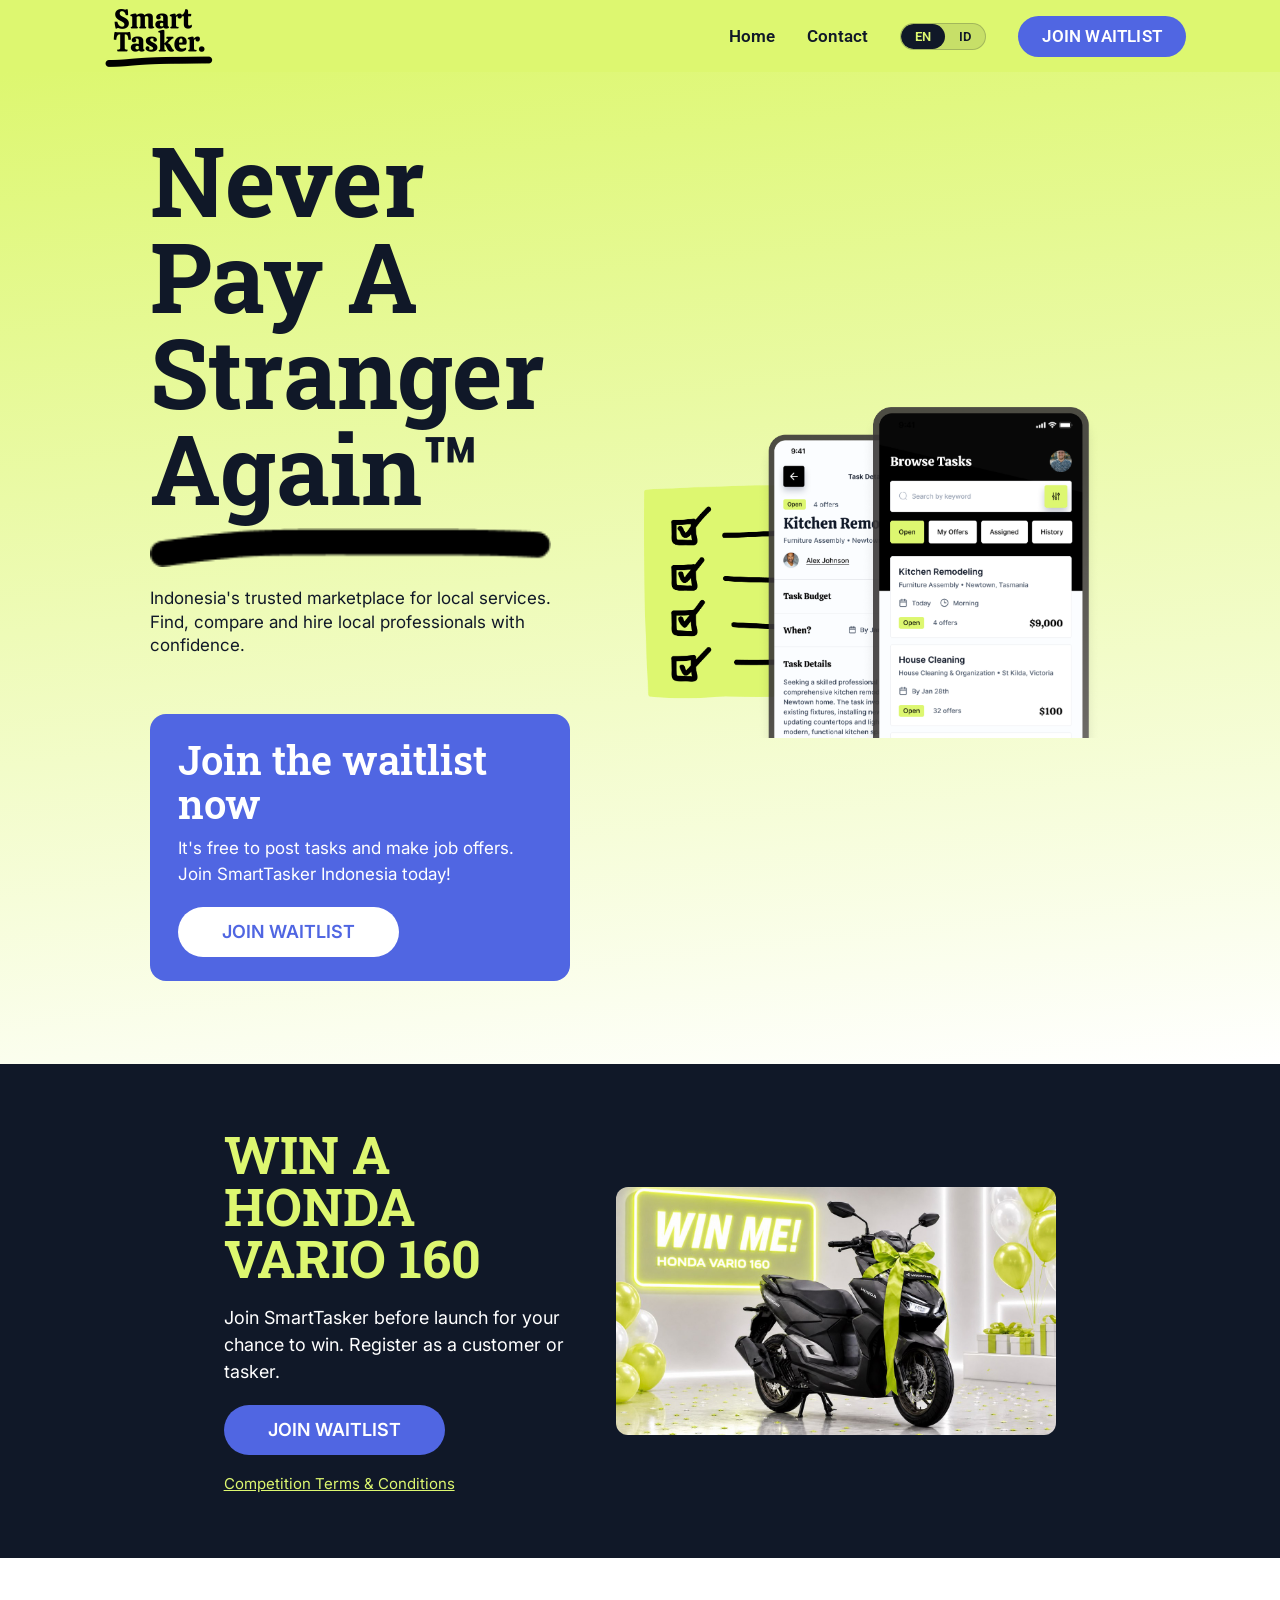
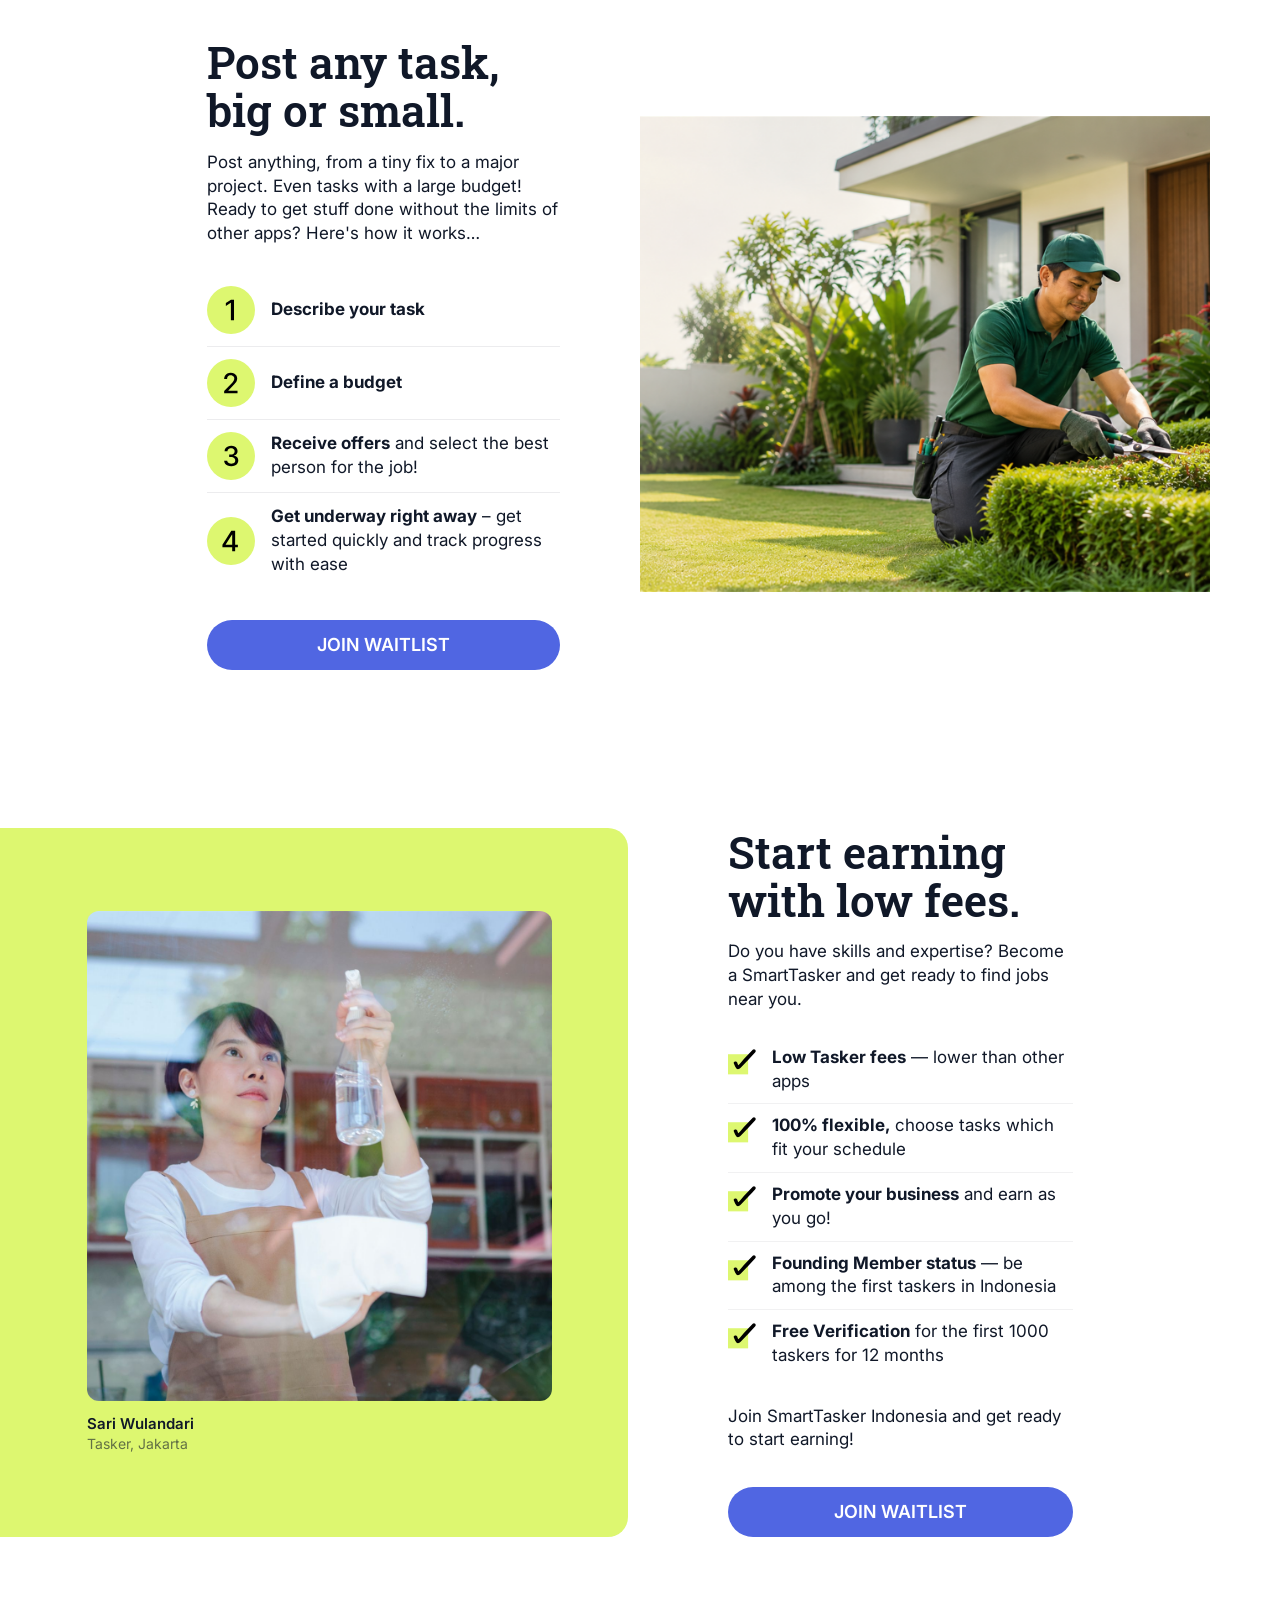
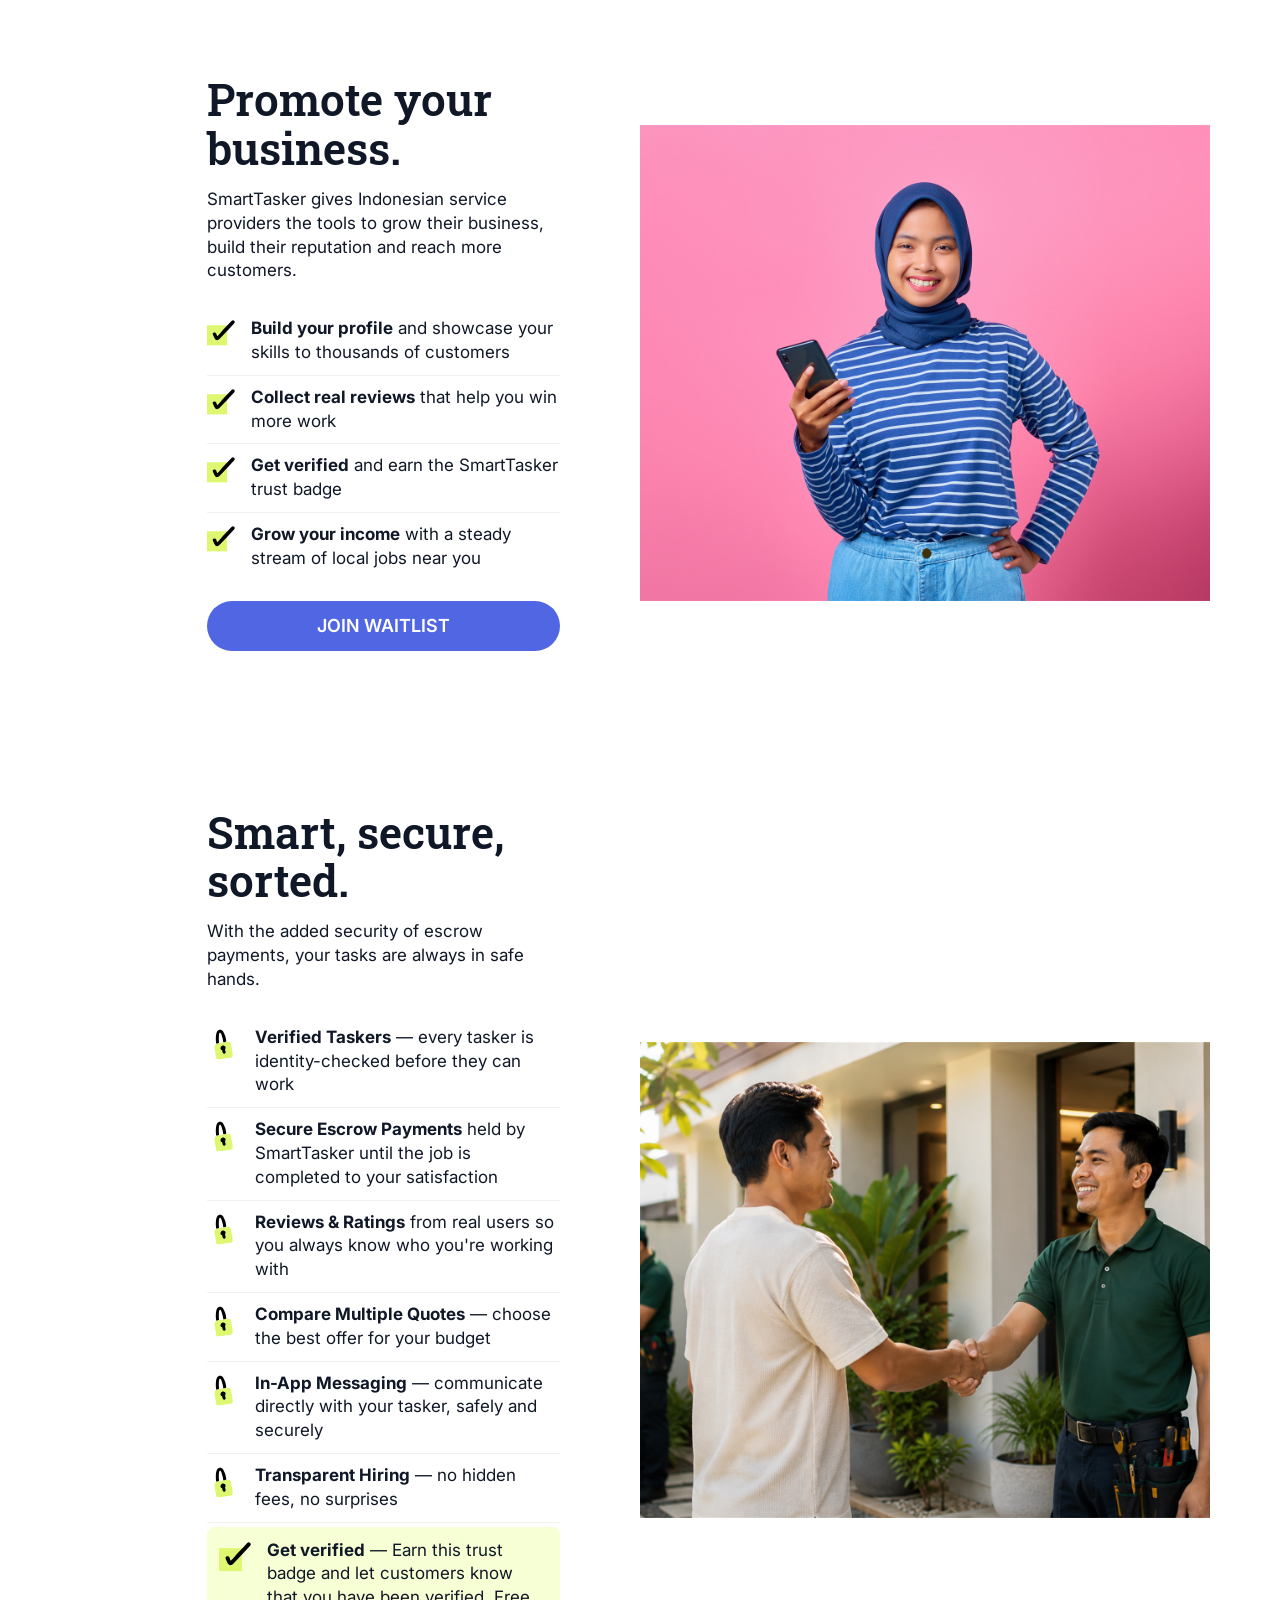
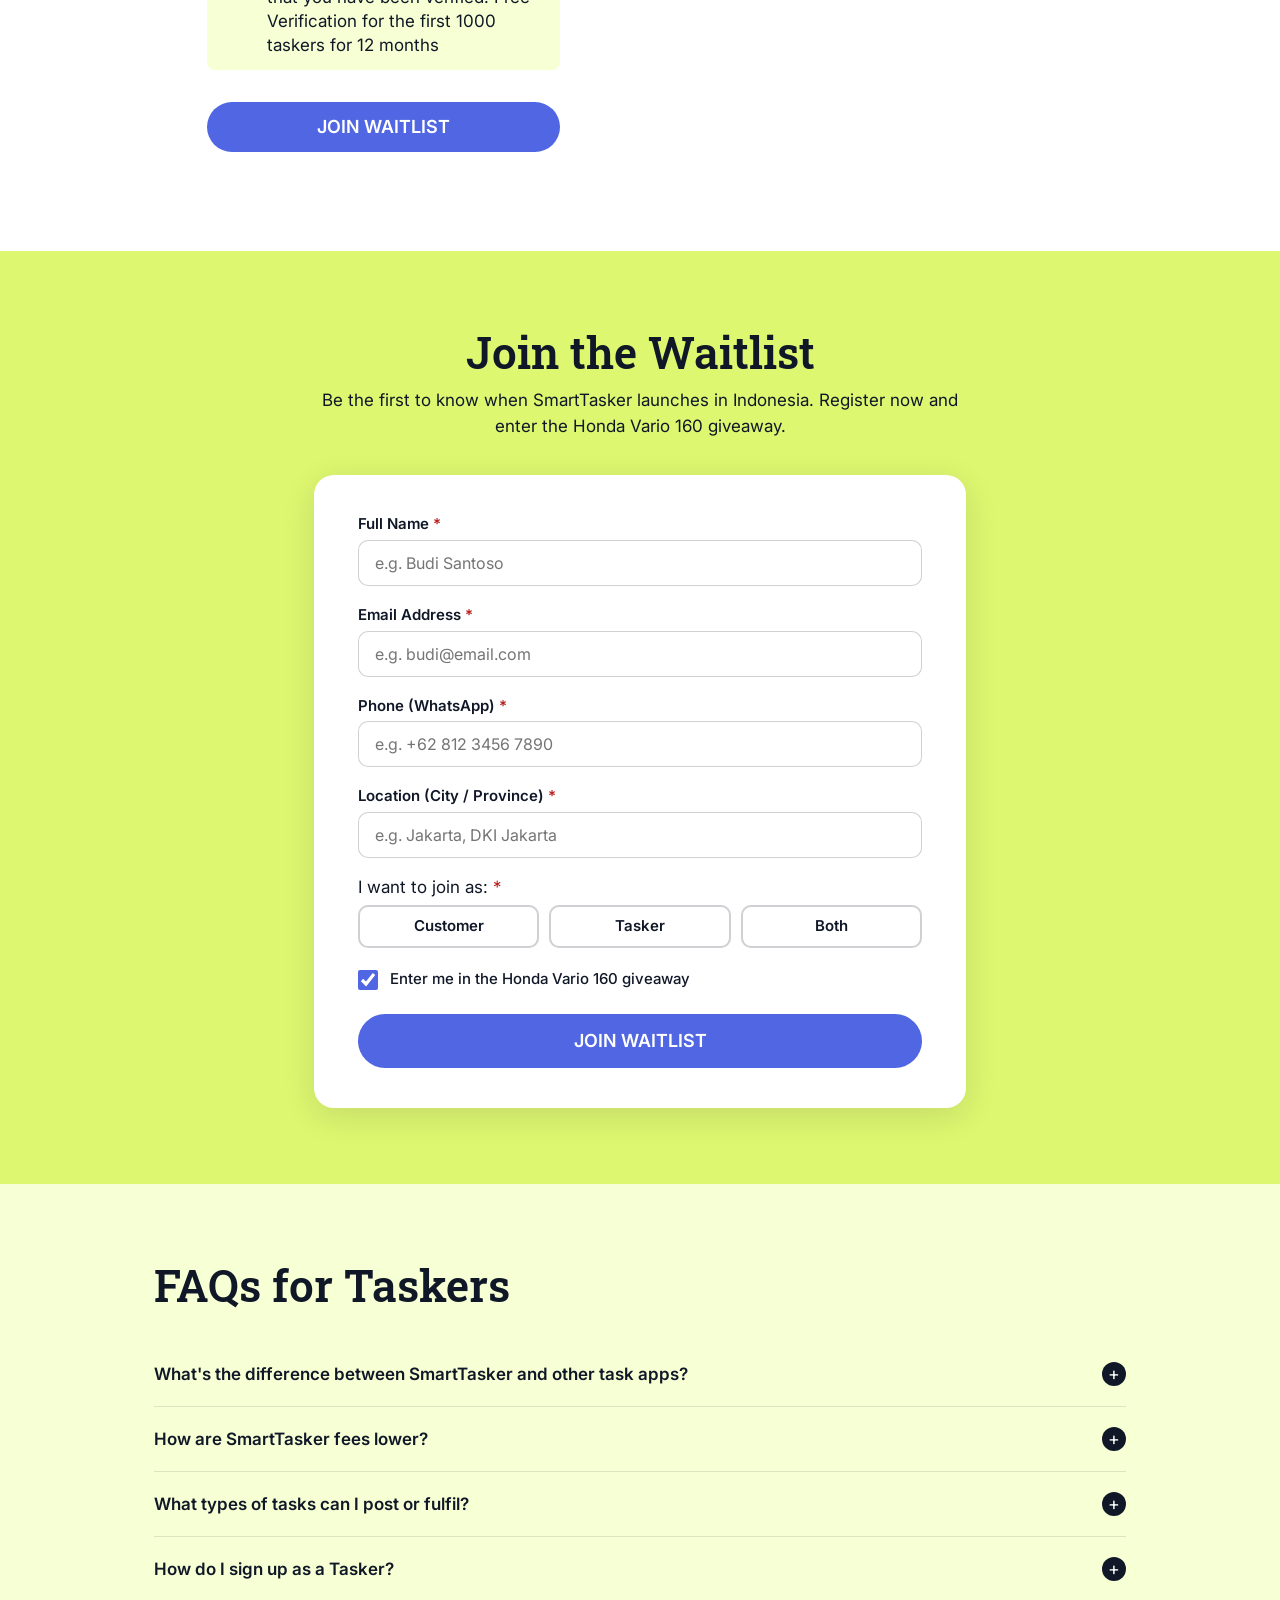
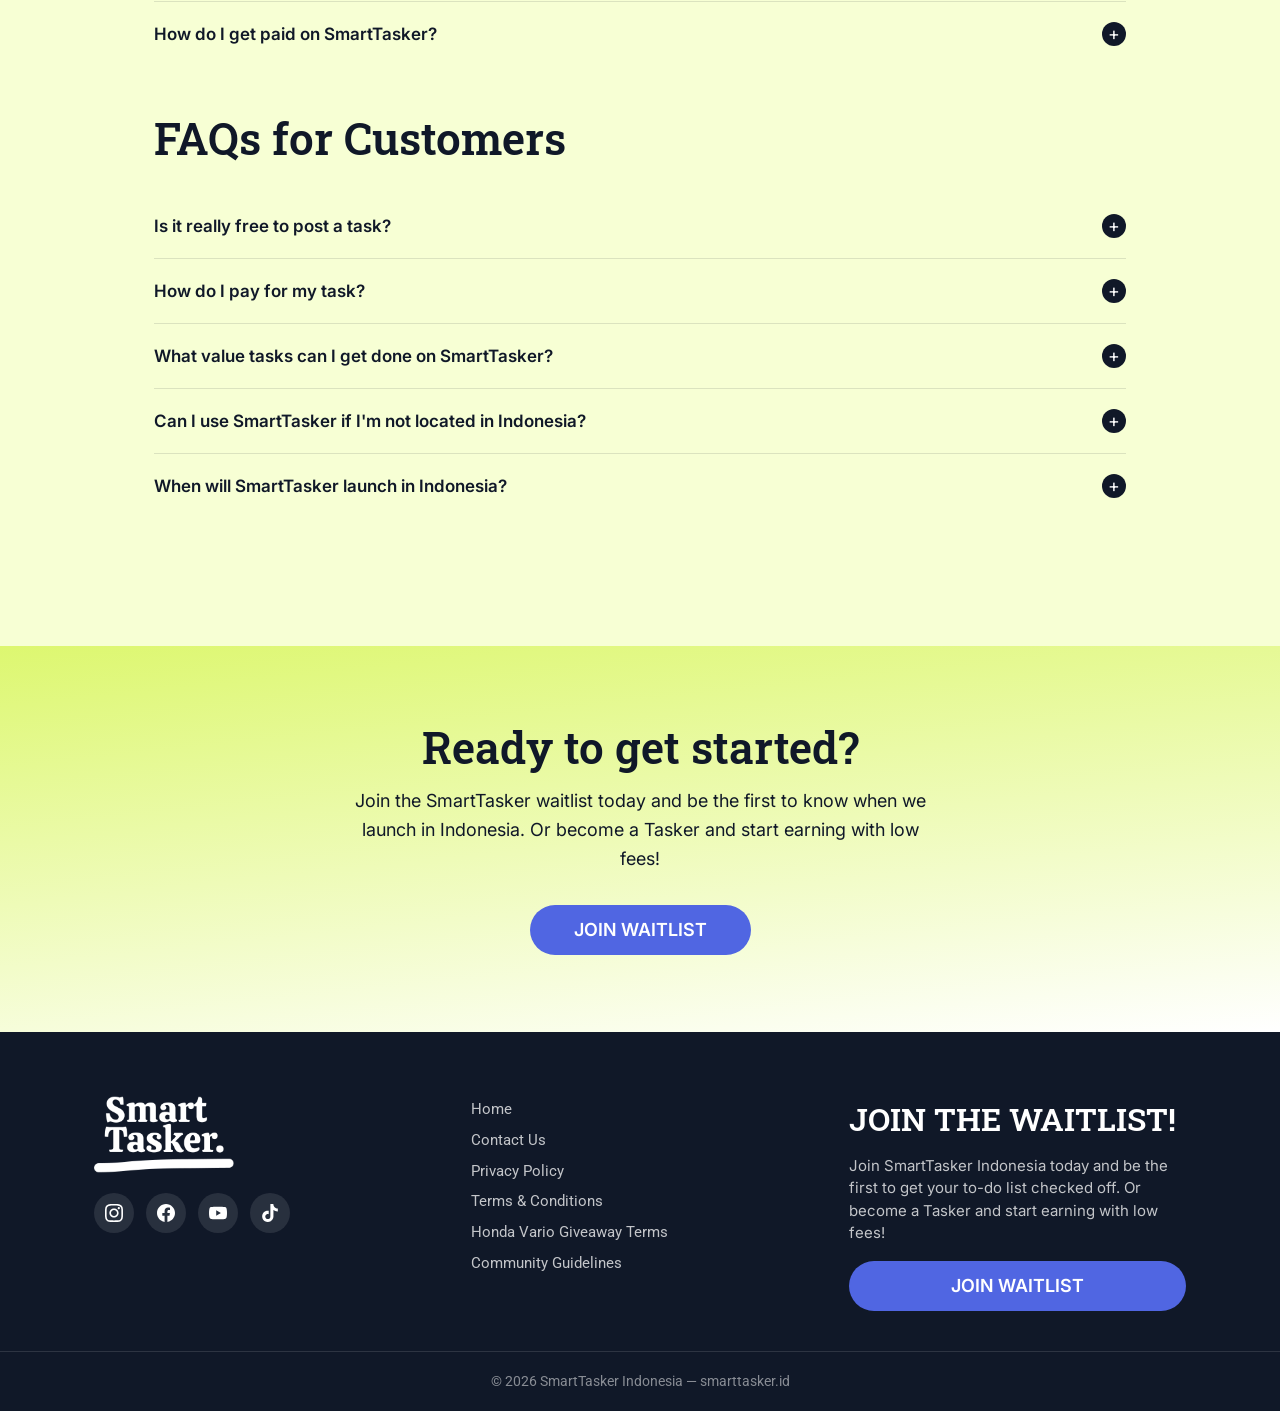
==== index.html @ 7c6932e3 "first commit — SmartTasker Indonesia landing page Bilingual (EN/ID) prelaunch waitlist site with Bre" ====
<!DOCTYPE html>
<html lang="en">
<head>
  <meta charset="UTF-8">
  <meta name="viewport" content="width=device-width, initial-scale=1.0">

  <!-- ── Page meta ─────────────────────────────────────────── -->
  <title>SmartTasker Indonesia — Marketplace Layanan Lokal Terpercaya | smarttasker.id</title>
  <meta name="description" content="Indonesia's trusted marketplace for local services. Find, compare and hire local professionals with confidence. Join the waitlist now and win a Honda Vario 160!">
  <link rel="canonical" href="https://smarttasker.id/">

  <!-- Open Graph -->
  <meta property="og:title" content="SmartTasker Indonesia — Never Pay A Stranger Again™">
  <meta property="og:description" content="Indonesia's trusted marketplace for local services. Find, compare and hire local professionals with confidence.">
  <meta property="og:image" content="assets/images/logo-stacked-yellow2.png">
  <meta property="og:url" content="https://smarttasker.id/">
  <meta property="og:type" content="website">
  <meta property="og:site_name" content="SmartTasker Indonesia">

  <!-- Twitter Card -->
  <meta name="twitter:card" content="summary_large_image">
  <meta name="twitter:title" content="SmartTasker Indonesia — Never Pay A Stranger Again™">
  <meta name="twitter:description" content="Indonesia's trusted marketplace for local services.">
  <meta name="twitter:image" content="assets/images/logo-stacked-yellow2.png">

  <!-- Favicon -->
  <link rel="icon" type="image/png" href="assets/images/logo-stacked-yellow2.png">

  <!-- Google Fonts -->
  <link rel="preconnect" href="https://fonts.googleapis.com">
  <link rel="preconnect" href="https://fonts.gstatic.com" crossorigin>
  <link rel="stylesheet" href="https://fonts.googleapis.com/css2?family=Roboto:wght@100;300;400;500;600;700;900&family=Roboto+Slab:wght@100;300;400;500;600;700;900&family=Inter:wght@100;300;400;500;600;700;900&display=swap">

  <!-- Stylesheet -->
  <link rel="stylesheet" href="css/style.css">

  <!-- JSON-LD Structured Data -->
  <script type="application/ld+json">
  {
    "@context": "https://schema.org",
    "@type": "Organization",
    "name": "SmartTasker Indonesia",
    "url": "https://smarttasker.id",
    "logo": "https://smarttasker.id/assets/images/logo.png",
    "contactPoint": {
      "@type": "ContactPoint",
      "email": "support@smarttasker.id",
      "contactType": "customer support"
    },
    "sameAs": [
      "https://www.instagram.com/getsmarttasker",
      "https://www.facebook.com/getsmarttasker",
      "https://www.youtube.com/@GetSmartTasker",
      "https://www.tiktok.com/@getsmarttasker"
    ]
  }
  </script>

  <!-- ═══════════════════════════════════════════════════════
       ANALYTICS PLACEHOLDERS
       Scripts are commented out — replace PLACEHOLDER_IDs
       with real IDs supplied by client before going live.
       ═══════════════════════════════════════════════════════ -->

  <!-- GA4 — replace PLACEHOLDER_GA4_ID with e.g. G-XXXXXXXXXX -->
  <!--
  <script async src="https://www.googletagmanager.com/gtag/js?id=PLACEHOLDER_GA4_ID"></script>
  <script>
    window.dataLayer = window.dataLayer || [];
    function gtag(){dataLayer.push(arguments);}
    gtag('js', new Date());
    gtag('config', 'PLACEHOLDER_GA4_ID');
  </script>
  -->

  <!-- Meta Pixel — replace PLACEHOLDER_META_PIXEL_ID with e.g. 1234567890123456 -->
  <!--
  <script>
    !function(f,b,e,v,n,t,s){if(f.fbq)return;n=f.fbq=function(){n.callMethod?
    n.callMethod.apply(n,arguments):n.queue.push(arguments)};if(!f._fbq)f._fbq=n;
    n.push=n;n.loaded=!0;n.version='2.0';n.queue=[];t=b.createElement(e);t.async=!0;
    t.src=v;s=b.getElementsByTagName(e)[0];s.parentNode.insertBefore(t,s)}
    (window,document,'script','https://connect.facebook.net/en_US/fbevents.js');
    fbq('init', 'PLACEHOLDER_META_PIXEL_ID');
    fbq('track', 'PageView');
  </script>
  <noscript>
    <img height="1" width="1" style="display:none"
      src="https://www.facebook.com/tr?id=PLACEHOLDER_META_PIXEL_ID&ev=PageView&noscript=1">
  </noscript>
  -->

  <!-- TikTok Pixel — replace PLACEHOLDER_TIKTOK_PIXEL_ID with e.g. CXXXXXXXXXXXXXXXXX -->
  <!--
  <script>
    !function (w, d, t) {
      w.TiktokAnalyticsObject=t;var ttq=w[t]=w[t]||[];
      ttq.methods=["page","track","identify","instances","debug","on","off","once","ready","alias","group","enableCookie","disableCookie"];
      ttq.setAndDefer=function(t,e){t[e]=function(){t.push([e].concat(Array.prototype.slice.call(arguments,0)))}};
      for(var i=0;i<ttq.methods.length;i++)ttq.setAndDefer(ttq,ttq.methods[i]);
      ttq.instance=function(t){for(var e=ttq._i[t]||[],n=0;n<ttq.methods.length;n++)ttq.setAndDefer(e,ttq.methods[n]);return e};
      ttq.load=function(e,n){var i="https://analytics.tiktok.com/i18n/pixel/events.js";
      ttq._i=ttq._i||{};ttq._i[e]=[];ttq._i[e]._u=i;ttq._t=ttq._t||{};ttq._t[e]=+new Date;
      ttq._o=ttq._o||{};ttq._o[e]=n||{};var o=document.createElement("script");
      o.type="text/javascript";o.async=!0;o.src=i+"?sdkid="+e+"&lib="+t;
      var a=document.getElementsByTagName("script")[0];a.parentNode.insertBefore(o,a)};
      ttq.load('PLACEHOLDER_TIKTOK_PIXEL_ID');
      ttq.page();
    }(window, document, 'ttq');
  </script>
  -->
</head>

<body>

  <!-- ══════════════════════════════════════════════════════════
       HEADER
       ══════════════════════════════════════════════════════════ -->
  <header class="site-header" role="banner">
    <div class="header-inner">

      <!-- Logo -->
      <a href="/" class="header-logo" aria-label="SmartTasker Indonesia — Home">
        <img src="assets/images/logo.png" alt="SmartTasker Indonesia" width="130" height="90">
      </a>

      <!-- Desktop nav -->
      <nav class="desktop-nav" aria-label="Main navigation">
        <a href="/" data-i18n="nav.home">Home</a>
        <a href="mailto:support@smarttasker.id" data-i18n="nav.contact">Contact</a>

        <!-- Language toggle -->
        <div class="lang-toggle" role="group" aria-label="Language selector">
          <button class="lang-btn active" data-lang="en" aria-label="Switch to English">EN</button>
          <button class="lang-btn" data-lang="id" aria-label="Switch to Bahasa Indonesia">ID</button>
        </div>

        <!-- Header CTA (desktop only) -->
        <a href="#waitlist" class="btn btn-accent header-cta" data-i18n="header.cta" data-cta="header">JOIN WAITLIST</a>
      </nav>

      <!-- Hamburger (mobile only) -->
      <button class="burger-btn" id="burger-btn" aria-expanded="false" aria-controls="mobile-nav" aria-label="Open navigation menu">
        <span></span>
        <span></span>
        <span></span>
      </button>
    </div>

    <!-- Mobile nav drawer -->
    <nav class="mobile-nav" id="mobile-nav" aria-label="Mobile navigation">
      <a href="/" data-i18n="nav.home">Home</a>
      <a href="mailto:support@smarttasker.id" data-i18n="nav.contact">Contact</a>
      <div class="lang-toggle" role="group" aria-label="Language selector">
        <button class="lang-btn active" data-lang="en">EN</button>
        <button class="lang-btn" data-lang="id">ID</button>
      </div>
      <a href="#waitlist" class="btn btn-accent" data-i18n="header.cta" data-cta="mobile-header">JOIN WAITLIST</a>
    </nav>
  </header>


  <!-- ══════════════════════════════════════════════════════════
       SECTION 1 — HERO
       ══════════════════════════════════════════════════════════ -->
  <section class="hero" aria-label="Hero">
    <div class="hero-inner">

      <!-- Left: text -->
      <div class="hero__text">
        <h1 data-i18n="hero.h1">Never Pay A Stranger Again&#8482;</h1>

        <img src="assets/images/line-decoration.png" class="hero__underline" alt="" role="presentation">

        <div class="hero__sub">
          <p data-i18n="hero.subline1">Indonesia's trusted marketplace for local services.</p>
          <p data-i18n="hero.subline2">Find, compare and hire local professionals with confidence.</p>
        </div>

        <!-- Waitlist card — adapts the original download card (#5066E2 / border-radius 16px).
             App Store / Google Play badges REMOVED per change-requests.md #2/#3:
             one single button for "Join the waitlist" only. -->
        <div class="download-card">
          <h3 data-i18n="hero.card.h3">Join the waitlist now</h3>
          <p data-i18n="hero.card.body">It's free to post tasks and make job offers. Join SmartTasker Indonesia today!</p>
          <a href="#waitlist" class="btn btn-light" data-i18n="hero.cta" data-cta="hero-card">JOIN WAITLIST</a>
        </div>
      </div>

      <!-- Right: app screenshot (keep original per spec) -->
      <div class="hero__image">
        <img src="assets/images/hero-image.png" alt="SmartTasker app — find and hire local professionals in Indonesia" width="720">
      </div>

    </div>
  </section>


  <!-- ══════════════════════════════════════════════════════════
       SECTION 2 — HONDA Vario 160 GIVEAWAY (NEW — directly below hero)
       ══════════════════════════════════════════════════════════ -->
  <section class="giveaway" aria-label="Honda Vario 160 Giveaway">
    <div class="giveaway-inner">

      <div class="giveaway__content">
        <h2 data-i18n="giveaway.headline">WIN A HONDA VARIO 160</h2>
        <p data-i18n="giveaway.sub">Join SmartTasker before launch for your chance to win. Register as a customer or tasker.</p>

        <div class="giveaway__cta-group">
          <a href="#waitlist" class="btn btn-accent" data-i18n="giveaway.cta" data-cta="giveaway">JOIN WAITLIST</a>
          <a href="giveaway-terms.html" class="giveaway__terms-link" data-i18n="giveaway.terms.link">Competition Terms &amp; Conditions</a>
        </div>
      </div>

      <div class="giveaway__image">
        <img src="assets/images/honda-giveaway.jpg" alt="Win a Honda Vario — SmartTasker Indonesia giveaway" loading="lazy" style="border-radius:12px; width:100%; max-width:440px;">
      </div>

    </div>
  </section>


  <!-- ══════════════════════════════════════════════════════════
       SECTION 3 — POST YOUR TASK
       ══════════════════════════════════════════════════════════ -->
  <section class="post-task" aria-label="Post your task">
    <div class="post-task-inner">

      <!-- Left: text + steps -->
      <div class="post-task__text">
        <h2 data-i18n="post.h2">Post any task, big or small.</h2>
        <p data-i18n="post.body">Post anything, from a tiny fix to a major project. Even tasks with a large budget! Ready to get stuff done without the limits of other apps? Here's how it works&hellip;</p>

        <ul class="steps-list" aria-label="How it works — 4 steps">
          <li class="step-item">
            <img src="assets/images/icon-describe-task.svg" alt="" role="presentation" width="48" height="48">
            <p><strong data-i18n="post.step1">Describe your task</strong></p>
          </li>
          <li class="step-item">
            <img src="assets/images/icon-define-budget.svg" alt="" role="presentation" width="48" height="48">
            <p><strong data-i18n="post.step2">Define a budget</strong></p>
          </li>
          <li class="step-item">
            <img src="assets/images/icon-receive-offers.svg" alt="" role="presentation" width="48" height="48">
            <p><strong data-i18n="post.step3.bold">Receive offers</strong><span data-i18n="post.step3.rest"> and select the best person for the job!</span></p>
          </li>
          <li class="step-item">
            <img src="assets/images/icon-get-underway.svg" alt="" role="presentation" width="48" height="48">
            <p><strong data-i18n="post.step4.bold">Get underway right away</strong><span data-i18n="post.step4.rest"> &ndash; get started quickly and track progress with ease</span></p>
          </li>
        </ul>

        <a href="#waitlist" class="btn btn-accent" data-i18n="post.cta" data-cta="post-task">JOIN WAITLIST</a>
      </div>

      <!-- Right: client-supplied Indonesian gardener image -->
      <div class="post-task__image" role="img" aria-label="Post a task on SmartTasker Indonesia">
        <img src="assets/images/post-in-seconds.png" alt="Post a task in seconds on SmartTasker Indonesia" loading="lazy">
      </div>

    </div>
  </section>


  <!-- ══════════════════════════════════════════════════════════
       SECTION 4 — START EARNING WITH LOW FEES
       (title changed from "lower" to "low" per change-requests.md #8)
       ══════════════════════════════════════════════════════════ -->
  <section class="earn" aria-label="Start earning with low fees">
    <div class="earn-inner">

      <!-- Left: yellow-green panel + tasker photo
           NOTE: Replace tasker-image.png with Indonesian woman photo.
           Name changed to "Sari Wulandari" per change-requests.md #6.
           See IMAGE-SWAP-LIST.md. -->
      <div class="earn__image-panel">
        <img src="assets/images/tasker-image.png"
             alt="Sari Wulandari — SmartTasker Tasker, Jakarta"
             loading="lazy">
        <!-- Photo caption — mirrors the original site's tasker credit -->
        <div class="tasker-attribution">
          <div class="tasker-attribution__text">
            <strong data-i18n="earn.tasker.name">Sari Wulandari</strong>
            <span data-i18n="earn.tasker.role">Tasker, Jakarta</span>
          </div>
        </div>
      </div>

      <!-- Right: text + benefits -->
      <div class="earn__text">
        <h2 data-i18n="earn.h2">Start earning with low fees.</h2>
        <p class="earn__body" data-i18n="earn.body">Do you have skills and expertise? Become a SmartTasker and get ready to find jobs near you.</p>

        <ul class="benefit-list" aria-label="Tasker benefits">
          <li class="benefit-item">
            <img src="assets/images/tick-icon.svg" alt="" role="presentation" width="28" height="28">
            <p><strong data-i18n="earn.bullet1.bold">Low Tasker fees</strong><span data-i18n="earn.bullet1.rest"> &mdash; lower than other apps</span></p>
          </li>
          <!-- "No subscriptions" bullet REMOVED per change-requests.md #8 -->
          <li class="benefit-item">
            <img src="assets/images/tick-icon.svg" alt="" role="presentation" width="28" height="28">
            <p><strong data-i18n="earn.bullet2.bold">100% flexible,</strong><span data-i18n="earn.bullet2.rest"> choose tasks which fit your schedule</span></p>
          </li>
          <li class="benefit-item">
            <img src="assets/images/tick-icon.svg" alt="" role="presentation" width="28" height="28">
            <p><strong data-i18n="earn.bullet3.bold">Promote your business</strong><span data-i18n="earn.bullet3.rest"> and earn as you go!</span></p>
          </li>
          <!-- Founding Member — NEW per change-requests.md -->
          <li class="benefit-item">
            <img src="assets/images/tick-icon.svg" alt="" role="presentation" width="28" height="28">
            <p><strong data-i18n="earn.bullet4.bold">Founding Member status</strong><span data-i18n="earn.bullet4.rest"> &mdash; be among the first taskers in Indonesia</span></p>
          </li>
          <!-- Free verification — NEW per change-requests.md -->
          <li class="benefit-item">
            <img src="assets/images/tick-icon.svg" alt="" role="presentation" width="28" height="28">
            <p><strong data-i18n="earn.bullet5.bold">Free Verification</strong><span data-i18n="earn.bullet5.rest"> for the first 1000 taskers for 12 months</span></p>
          </li>
        </ul>

        <p class="earn__closing" data-i18n="earn.closing">Join SmartTasker Indonesia and get ready to start earning!</p>

        <a href="#waitlist" class="btn btn-accent" data-i18n="earn.cta" data-cta="earn">JOIN WAITLIST</a>
      </div>

    </div>
  </section>


  <!-- ══════════════════════════════════════════════════════════
       SECTION 5 — PROMOTE YOUR BUSINESS
       Per change-requests.md table row #5: retain structure,
       Indonesian service provider imagery, localised copy.
       ══════════════════════════════════════════════════════════ -->
  <section class="promote" aria-label="Promote your business">
    <div class="promote-inner">

      <!-- Left: text + features -->
      <div class="promote__text">
        <h2 data-i18n="promote.h2">Promote your business.</h2>
        <p class="promote__body" data-i18n="promote.body">SmartTasker gives Indonesian service providers the tools to grow their business, build their reputation and reach more customers.</p>

        <ul class="benefit-list" aria-label="Business promotion benefits">
          <li class="benefit-item">
            <img src="assets/images/tick-icon.svg" alt="" role="presentation" width="28" height="28">
            <p><strong data-i18n="promote.bullet1.bold">Build your profile</strong><span data-i18n="promote.bullet1.rest"> and showcase your skills to thousands of customers</span></p>
          </li>
          <li class="benefit-item">
            <img src="assets/images/tick-icon.svg" alt="" role="presentation" width="28" height="28">
            <p><strong data-i18n="promote.bullet2.bold">Collect real reviews</strong><span data-i18n="promote.bullet2.rest"> that help you win more work</span></p>
          </li>
          <li class="benefit-item">
            <img src="assets/images/tick-icon.svg" alt="" role="presentation" width="28" height="28">
            <p><strong data-i18n="promote.bullet3.bold">Get verified</strong><span data-i18n="promote.bullet3.rest"> and earn the SmartTasker trust badge</span></p>
          </li>
          <li class="benefit-item">
            <img src="assets/images/tick-icon.svg" alt="" role="presentation" width="28" height="28">
            <p><strong data-i18n="promote.bullet4.bold">Grow your income</strong><span data-i18n="promote.bullet4.rest"> with a steady stream of local jobs near you</span></p>
          </li>
        </ul>

        <a href="#waitlist" class="btn btn-accent" data-i18n="promote.cta" data-cta="promote">JOIN WAITLIST</a>
      </div>

      <!-- Right: service provider imagery
           NOTE: Interim stock photo — replace with client photography.
           See IMAGE-SWAP-LIST.md -->
      <div class="promote__image" role="img" aria-label="Indonesian service provider promoting their business on SmartTasker">
        <img src="assets/images/promote-image.png" alt="Promote your business on SmartTasker Indonesia" loading="lazy">
      </div>

    </div>
  </section>


  <!-- ══════════════════════════════════════════════════════════
       SECTION 6 — SMART, SECURE, SORTED
       "Staged milestone payments" DELETED per change-requests.md #7.
       Launch features only; "Get verified" added per change-requests.md #9.
       7-item list is an approved deviation from the 3-item spec reference.
       ══════════════════════════════════════════════════════════ -->
  <section class="secure" aria-label="Smart, secure, sorted">
    <div class="secure-inner">

      <!-- Left: text + features -->
      <div class="secure__text">
        <h2 data-i18n="secure.h2">Smart, secure, sorted.</h2>
        <!-- Original "milestone payments" body text REPLACED — milestone payments DELETED -->
        <p class="secure__body" data-i18n="secure.body">With the added security of escrow payments, your tasks are always in safe hands.</p>

        <ul class="feature-list" aria-label="Security and platform features">
          <!-- Launch features only — no Milestone Payments, no Customer Verification -->
          <li class="feature-item">
            <img src="assets/images/lock-icon.svg" alt="" role="presentation" width="32" height="32">
            <p><strong data-i18n="secure.f1.bold">Verified Taskers</strong><span data-i18n="secure.f1.rest"> &mdash; every tasker is identity-checked before they can work</span></p>
          </li>
          <li class="feature-item">
            <img src="assets/images/lock-icon.svg" alt="" role="presentation" width="32" height="32">
            <p><strong data-i18n="secure.f2.bold">Secure Escrow Payments</strong><span data-i18n="secure.f2.rest"> held by SmartTasker until the job is completed to your satisfaction</span></p>
          </li>
          <li class="feature-item">
            <img src="assets/images/lock-icon.svg" alt="" role="presentation" width="32" height="32">
            <p><strong data-i18n="secure.f3.bold">Reviews &amp; Ratings</strong><span data-i18n="secure.f3.rest"> from real users so you always know who you're working with</span></p>
          </li>
          <li class="feature-item">
            <img src="assets/images/lock-icon.svg" alt="" role="presentation" width="32" height="32">
            <p><strong data-i18n="secure.f4.bold">Compare Multiple Quotes</strong><span data-i18n="secure.f4.rest"> &mdash; choose the best offer for your budget</span></p>
          </li>
          <li class="feature-item">
            <img src="assets/images/lock-icon.svg" alt="" role="presentation" width="32" height="32">
            <p><strong data-i18n="secure.f5.bold">In-App Messaging</strong><span data-i18n="secure.f5.rest"> &mdash; communicate directly with your tasker, safely and securely</span></p>
          </li>
          <li class="feature-item">
            <img src="assets/images/lock-icon.svg" alt="" role="presentation" width="32" height="32">
            <p><strong data-i18n="secure.f6.bold">Transparent Hiring</strong><span data-i18n="secure.f6.rest"> &mdash; no hidden fees, no surprises</span></p>
          </li>
          <!-- NEW: "Get verified" trust badge — per change-requests.md #9 -->
          <li class="feature-item feature-item--highlight">
            <img src="assets/images/tick-icon.svg" alt="" role="presentation" width="32" height="32">
            <p><strong data-i18n="secure.f7.bold">Get verified</strong><span data-i18n="secure.f7.rest"> &mdash; Earn this trust badge and let customers know that you have been verified. Free Verification for the first 1000 taskers for 12 months</span></p>
          </li>
        </ul>

        <a href="#waitlist" class="btn btn-accent" data-i18n="secure.cta" data-cta="secure">JOIN WAITLIST</a>
      </div>

      <!-- Right: client-supplied customer/tasker handshake image -->
      <div class="secure__image" role="img" aria-label="Smart, secure, sorted — SmartTasker app">
        <img src="assets/images/secure-image.png" alt="Smart secure sorted — SmartTasker Indonesia" loading="lazy">
      </div>

    </div>
  </section>


  <!-- ══════════════════════════════════════════════════════════
       SECTION 6 — WAITLIST REGISTRATION (NEW — above FAQ)
       Dynamic form: Customer / Tasker / Both
       Captures: customer regs, tasker regs, Honda Vario entries
       Brevo integration stub in js/main.js — see submitToBrevo()
       ══════════════════════════════════════════════════════════ -->
  <section class="waitlist-section" id="waitlist" aria-labelledby="waitlist-heading">
    <div class="waitlist-inner">
      <h2 id="waitlist-heading" data-i18n="waitlist.h2">Join the Waitlist</h2>
      <p class="waitlist-sub" data-i18n="waitlist.sub">Be the first to know when SmartTasker launches in Indonesia. Register now and enter the Honda Vario 160 giveaway.</p>

      <div class="waitlist-card">

        <!-- Success message (hidden until form submission) -->
        <div class="form-success hidden" id="form-success" role="alert" aria-live="polite">
          <span data-i18n="waitlist.success">You're on the list! We'll be in touch when SmartTasker launches in Indonesia.</span>
        </div>

        <!-- Validation error (hidden until needed) -->
        <div class="form-error hidden" id="form-error" role="alert" aria-live="assertive"></div>

        <form id="waitlist-form" novalidate aria-label="Waitlist registration">

          <!-- Hidden: language preference (auto-filled from toggle state) -->
          <input type="hidden" name="language" id="field-language" value="en">

          <!-- Full name -->
          <div class="form-group">
            <label for="field-name"><span data-i18n="waitlist.field.name">Full Name</span> <span aria-hidden="true" style="color:#b91c1c">*</span></label>
            <input type="text" id="field-name" name="name" autocomplete="name" required placeholder="e.g. Budi Santoso">
          </div>

          <!-- Email -->
          <div class="form-group">
            <label for="field-email"><span data-i18n="waitlist.field.email">Email Address</span> <span aria-hidden="true" style="color:#b91c1c">*</span></label>
            <input type="email" id="field-email" name="email" autocomplete="email" required placeholder="e.g. budi@email.com">
          </div>

          <!-- Phone / WhatsApp -->
          <div class="form-group">
            <label for="field-phone"><span data-i18n="waitlist.field.phone">Phone (WhatsApp)</span> <span aria-hidden="true" style="color:#b91c1c">*</span></label>
            <input type="tel" id="field-phone" name="phone" autocomplete="tel" required placeholder="e.g. +62 812 3456 7890">
          </div>

          <!-- Location -->
          <div class="form-group">
            <label for="field-location"><span data-i18n="waitlist.field.location">Location (City / Province)</span> <span aria-hidden="true" style="color:#b91c1c">*</span></label>
            <input type="text" id="field-location" name="location" autocomplete="address-level2" required placeholder="e.g. Jakarta, DKI Jakarta">
          </div>

          <!-- Role segmented control -->
          <div class="form-group">
            <fieldset style="border:none;padding:0;margin:0;">
              <legend><span data-i18n="waitlist.field.role">I want to join as:</span> <span aria-hidden="true" style="color:#b91c1c">*</span></legend>
              <div class="role-group" style="margin-top:8px;">
                <div class="role-option">
                  <input type="radio" id="role-customer" name="role" value="customer" required>
                  <label for="role-customer" data-i18n="waitlist.role.customer">Customer</label>
                </div>
                <div class="role-option">
                  <input type="radio" id="role-tasker" name="role" value="tasker">
                  <label for="role-tasker" data-i18n="waitlist.role.tasker">Tasker</label>
                </div>
                <div class="role-option">
                  <input type="radio" id="role-both" name="role" value="both">
                  <label for="role-both" data-i18n="waitlist.role.both">Both</label>
                </div>
              </div>
            </fieldset>
          </div>

          <!-- Trade category (dynamically revealed when Tasker or Both is selected) -->
          <div class="form-group hidden" id="category-group">
            <label for="field-category" data-i18n="waitlist.field.category">Trade Category</label>
            <select id="field-category" name="category">
              <option value="">-- Select category --</option>
              <option value="cleaning" data-i18n="waitlist.cat.cleaning">Cleaning</option>
              <option value="electrical" data-i18n="waitlist.cat.electrical">Electrical</option>
              <option value="handyman" data-i18n="waitlist.cat.handyman">Handyman</option>
              <option value="gardening" data-i18n="waitlist.cat.gardening">Gardening</option>
              <option value="plumbing" data-i18n="waitlist.cat.plumbing">Plumbing</option>
              <option value="painting" data-i18n="waitlist.cat.painting">Painting</option>
              <option value="moving" data-i18n="waitlist.cat.moving">Moving</option>
              <option value="other" data-i18n="waitlist.cat.other">Other</option>
            </select>
          </div>

          <!-- Honda Vario giveaway opt-in (checked by default) -->
          <div class="checkbox-group">
            <input type="checkbox" id="giveaway-check" name="giveaway" checked>
            <label for="giveaway-check" data-i18n="waitlist.giveaway.check">Enter me in the Honda Vario 160 giveaway</label>
          </div>

          <button type="submit" class="btn btn-accent form-submit" data-i18n="waitlist.submit" data-cta="waitlist-form">JOIN WAITLIST</button>

        </form>
      </div>
    </div>
  </section>


  <!-- ══════════════════════════════════════════════════════════
       SECTION 8 — FAQ
       Two sub-sections: FAQs for Taskers (q1–q5) + FAQs for Customers (q6–q10)
       Answers adapted for Indonesia (AUD -> Rupiah, Australia -> Indonesia)
       NOTE: All FAQ answers are pending client's final updated copy
       ══════════════════════════════════════════════════════════ -->
  <section class="faq" aria-labelledby="faq-taskers-heading">

    <!-- FAQs for Taskers -->
    <h2 id="faq-taskers-heading" data-i18n="faq.taskers.h2">FAQs for Taskers</h2>

    <ul class="faq-list" role="list">

      <li class="faq-item" role="listitem">
        <button class="faq-question" aria-expanded="false">
          <span data-i18n="faq.q1">What's the difference between SmartTasker and other task apps?</span>
          <span class="faq-icon" aria-hidden="true">+</span>
        </button>
        <div class="faq-answer">
          <div class="faq-answer-inner">
            <p data-i18n-html="faq.a1">SmartTasker is unlike other task apps &mdash; we've decided to do things differently, so you have more choice, lower fees and can post bigger tasks. Unlike other task apps that have high fees, we have designed things differently to ensure both our Customer and Tasker fees are always lower, making it cheaper to get tasks done, and allowing Taskers to keep more of what they earn. We also allow you to post jobs of any size.</p>
          </div>
        </div>
      </li>

      <li class="faq-item" role="listitem">
        <button class="faq-question" aria-expanded="false">
          <span data-i18n="faq.q2">How are SmartTasker fees lower?</span>
          <span class="faq-icon" aria-hidden="true">+</span>
        </button>
        <div class="faq-answer">
          <div class="faq-answer-inner">
            <p data-i18n-html="faq.a2">All task booking fees and Tasker service fees are lower than other task apps in Indonesia. We are completely transparent about our fees and don't hide them in the fine print like other platforms do.</p>
          </div>
        </div>
      </li>

      <li class="faq-item" role="listitem">
        <button class="faq-question" aria-expanded="false">
          <span data-i18n="faq.q3">What types of tasks can I post or fulfil?</span>
          <span class="faq-icon" aria-hidden="true">+</span>
        </button>
        <div class="faq-answer">
          <div class="faq-answer-inner">
            <p data-i18n-html="faq.a3">If you have skills to share you can become a Tasker in just about any category. SmartTasker's main task categories include: Cleaning, Gardening, Landscaping, Handyperson, Building &amp; Home Repair, Painting, Delivery, Electrical, Plumbing, Removalists, Furniture Assembly, Pet Care, Health &amp; Fitness, Tutoring &amp; Education, Event Planning, Business &amp; Accounting, Graphic Design, Web &amp; App Development, IT &amp; Tech Support, Marketing &amp; Advertising, Legal Services.</p>
          </div>
        </div>
      </li>

      <li class="faq-item" role="listitem">
        <button class="faq-question" aria-expanded="false">
          <span data-i18n="faq.q4">How do I sign up as a Tasker?</span>
          <span class="faq-icon" aria-hidden="true">+</span>
        </button>
        <div class="faq-answer">
          <div class="faq-answer-inner">
            <p data-i18n-html="faq.a4">SmartTasker is getting ready to launch in Indonesia! Join our waitlist now to get notified when we launch and be in to win a Honda Vario 160!</p>
          </div>
        </div>
      </li>

      <li class="faq-item" role="listitem">
        <button class="faq-question" aria-expanded="false">
          <span data-i18n="faq.q5">How do I get paid on SmartTasker?</span>
          <span class="faq-icon" aria-hidden="true">+</span>
        </button>
        <div class="faq-answer">
          <div class="faq-answer-inner">
            <p data-i18n-html="faq.a5">SmartTasker makes it easy to get paid. Customers have to pay up-front before a task can start. We hold those funds securely in Escrow and when you have completed the task you simply request the customer to release the payment. It's then deposited into your bank account less any fees. If the customer doesn't release the payment after 14 days, we automatically release the payout into your bank account.</p>
          </div>
        </div>
      </li>

    </ul>

    <!-- Spacer between the two FAQ sub-sections -->
    <div class="faq-spacer" aria-hidden="true"></div>

    <!-- FAQs for Customers -->
    <h2 id="faq-customers-heading" data-i18n="faq.customers.h2">FAQs for Customers</h2>

    <ul class="faq-list" role="list">

      <li class="faq-item" role="listitem">
        <button class="faq-question" aria-expanded="false">
          <span data-i18n="faq.q6">Is it really free to post a task?</span>
          <span class="faq-icon" aria-hidden="true">+</span>
        </button>
        <div class="faq-answer">
          <div class="faq-answer-inner">
            <p data-i18n-html="faq.a6">Yes! It's totally free to post any task on SmartTasker. As a poster you only pay for the task cost once you have selected your Tasker and opted to commence task fulfilment. No hidden fees.</p>
          </div>
        </div>
      </li>

      <li class="faq-item" role="listitem">
        <button class="faq-question" aria-expanded="false">
          <span data-i18n="faq.q7">How do I pay for my task?</span>
          <span class="faq-icon" aria-hidden="true">+</span>
        </button>
        <div class="faq-answer">
          <div class="faq-answer-inner">
            <p data-i18n-html="faq.a7">Payments are secure and easy with SmartTasker. Once you have selected your tasker and their offer, you will be prompted to pay for your task. Your payment will be held in escrow until you are satisfied with task completion. You then release payment to your Tasker. You can cancel or update your task at any time.</p>
          </div>
        </div>
      </li>

      <li class="faq-item" role="listitem">
        <button class="faq-question" aria-expanded="false">
          <span data-i18n="faq.q8">What value tasks can I get done on SmartTasker?</span>
          <span class="faq-icon" aria-hidden="true">+</span>
        </button>
        <div class="faq-answer">
          <div class="faq-answer-inner">
            <p data-i18n-html="faq.a8">Unlike other task apps, SmartTasker doesn't cap the size of your jobs. SmartTasker gives you complete freedom to get all tasks completed, from large renovations to smaller assembly jobs, and everything in between.</p>
          </div>
        </div>
      </li>

      <li class="faq-item" role="listitem">
        <button class="faq-question" aria-expanded="false">
          <span data-i18n="faq.q9">Can I use SmartTasker if I'm not located in Indonesia?</span>
          <span class="faq-icon" aria-hidden="true">+</span>
        </button>
        <div class="faq-answer">
          <div class="faq-answer-inner">
            <p data-i18n-html="faq.a9">SmartTasker Indonesia is currently only available for customers and Taskers based in Indonesia.</p>
          </div>
        </div>
      </li>

      <li class="faq-item" role="listitem">
        <button class="faq-question" aria-expanded="false">
          <span data-i18n="faq.q10">When will SmartTasker launch in Indonesia?</span>
          <span class="faq-icon" aria-hidden="true">+</span>
        </button>
        <div class="faq-answer">
          <div class="faq-answer-inner">
            <p data-i18n-html="faq.a10">We are getting ready to launch soon! Join our waitlist to be the first to know about our launch date and to enter the Honda Vario 160 giveaway.</p>
          </div>
        </div>
      </li>

    </ul>
  </section>


  <!-- ══════════════════════════════════════════════════════════
       SECTION 8 — FINAL CTA
       App Store / Google Play links REMOVED per change-requests.md #3/#11
       ══════════════════════════════════════════════════════════ -->
  <section class="final-cta" aria-label="Join the SmartTasker waitlist">
    <h2 data-i18n="finalcta.h2">Ready to get started?</h2>
    <p data-i18n="finalcta.body">Join the SmartTasker waitlist today and be the first to know when we launch in Indonesia. Or become a Tasker and start earning with low fees!</p>
    <a href="#waitlist" class="btn btn-accent" data-i18n="finalcta.cta" data-cta="final-cta">JOIN WAITLIST</a>
  </section>


  <!-- ══════════════════════════════════════════════════════════
       FOOTER
       ══════════════════════════════════════════════════════════ -->
  <footer class="site-footer" role="contentinfo">
    <div class="footer-inner">

      <!-- Column 1: Logo + social icons -->
      <div class="footer-col footer-col--brand">
        <a href="/" class="footer-logo" aria-label="SmartTasker Indonesia — Home">
          <img src="assets/images/logo-stacked-no-padding.png" alt="SmartTasker Indonesia" width="140" loading="lazy">
        </a>

        <nav class="social-icons" aria-label="SmartTasker social media">

          <!-- Instagram -->
          <a href="https://www.instagram.com/getsmarttasker" class="social-icon" target="_blank" rel="noopener noreferrer" aria-label="SmartTasker on Instagram">
            <svg viewBox="0 0 24 24" xmlns="http://www.w3.org/2000/svg" aria-hidden="true" focusable="false">
              <path d="M12 2.163c3.204 0 3.584.012 4.85.07 3.252.148 4.771 1.691 4.919 4.919.058 1.265.069 1.645.069 4.849 0 3.205-.012 3.584-.069 4.849-.149 3.225-1.664 4.771-4.919 4.919-1.266.058-1.644.07-4.85.07-3.204 0-3.584-.012-4.849-.07-3.26-.149-4.771-1.699-4.919-4.92-.058-1.265-.07-1.644-.07-4.849 0-3.204.013-3.583.07-4.849.149-3.227 1.664-4.771 4.919-4.919 1.266-.057 1.645-.069 4.849-.069zm0-2.163c-3.259 0-3.667.014-4.947.072-4.358.2-6.78 2.618-6.98 6.98-.059 1.281-.073 1.689-.073 4.948 0 3.259.014 3.668.072 4.948.2 4.358 2.618 6.78 6.98 6.98 1.281.058 1.689.072 4.948.072 3.259 0 3.668-.014 4.948-.072 4.354-.2 6.782-2.618 6.979-6.98.059-1.28.073-1.689.073-4.948 0-3.259-.014-3.667-.072-4.947-.196-4.354-2.617-6.78-6.979-6.98-1.281-.059-1.69-.073-4.949-.073zm0 5.838c-3.403 0-6.162 2.759-6.162 6.162s2.759 6.163 6.162 6.163 6.162-2.759 6.162-6.163c0-3.403-2.759-6.162-6.162-6.162zm0 10.162c-2.209 0-4-1.79-4-4 0-2.209 1.791-4 4-4s4 1.791 4 4c0 2.21-1.791 4-4 4zm6.406-11.845c-.796 0-1.441.645-1.441 1.44s.645 1.44 1.441 1.44c.795 0 1.439-.645 1.439-1.44s-.644-1.44-1.439-1.44z"/>
            </svg>
          </a>

          <!-- Facebook -->
          <a href="https://www.facebook.com/getsmarttasker" class="social-icon" target="_blank" rel="noopener noreferrer" aria-label="SmartTasker on Facebook">
            <svg viewBox="0 0 24 24" xmlns="http://www.w3.org/2000/svg" aria-hidden="true" focusable="false">
              <path d="M24 12.073c0-6.627-5.373-12-12-12s-12 5.373-12 12c0 5.99 4.388 10.954 10.125 11.854v-8.385H7.078v-3.47h3.047V9.43c0-3.007 1.792-4.669 4.533-4.669 1.312 0 2.686.235 2.686.235v2.953H15.83c-1.491 0-1.956.925-1.956 1.874v2.25h3.328l-.532 3.47h-2.796v8.385C19.612 23.027 24 18.062 24 12.073z"/>
            </svg>
          </a>

          <!-- YouTube -->
          <a href="https://www.youtube.com/@GetSmartTasker" class="social-icon" target="_blank" rel="noopener noreferrer" aria-label="SmartTasker on YouTube">
            <svg viewBox="0 0 24 24" xmlns="http://www.w3.org/2000/svg" aria-hidden="true" focusable="false">
              <path d="M23.495 6.205a3.007 3.007 0 0 0-2.088-2.088c-1.87-.501-9.396-.501-9.396-.501s-7.507-.01-9.396.501A3.007 3.007 0 0 0 .527 6.205a31.247 31.247 0 0 0-.522 5.805 31.247 31.247 0 0 0 .522 5.783 3.007 3.007 0 0 0 2.088 2.088c1.868.502 9.396.502 9.396.502s7.506 0 9.396-.502a3.007 3.007 0 0 0 2.088-2.088 31.247 31.247 0 0 0 .5-5.783 31.247 31.247 0 0 0-.5-5.805zM9.609 15.601V8.408l6.264 3.602z"/>
            </svg>
          </a>

          <!-- TikTok -->
          <a href="https://www.tiktok.com/@getsmarttasker" class="social-icon" target="_blank" rel="noopener noreferrer" aria-label="SmartTasker on TikTok">
            <svg viewBox="0 0 24 24" xmlns="http://www.w3.org/2000/svg" aria-hidden="true" focusable="false">
              <path d="M12.525.02c1.31-.02 2.61-.01 3.91-.02.08 1.53.63 3.09 1.75 4.17 1.12 1.11 2.7 1.62 4.24 1.79v4.03c-1.44-.05-2.89-.35-4.2-.97-.57-.26-1.1-.59-1.62-.93-.01 2.92.01 5.84-.02 8.75-.08 1.4-.54 2.79-1.35 3.94-1.31 1.92-3.58 3.17-5.91 3.21-1.43.08-2.86-.31-4.08-1.03-2.02-1.19-3.44-3.37-3.65-5.71-.02-.5-.03-1-.01-1.49.18-1.9 1.12-3.72 2.58-4.96 1.66-1.44 3.98-2.13 6.15-1.72.02 1.48-.04 2.96-.04 4.44-.99-.32-2.15-.23-3.02.37-.63.41-1.11 1.04-1.36 1.75-.21.51-.15 1.07-.14 1.61.24 1.64 1.82 3.02 3.5 2.87 1.12-.01 2.19-.66 2.77-1.61.19-.33.4-.67.41-1.06.1-1.79.06-3.57.07-5.36.01-4.03-.01-8.05.02-12.07z"/>
            </svg>
          </a>

        </nav>
      </div>

      <!-- Column 2: Navigation links -->
      <nav class="footer-col footer-col--nav" aria-label="Footer navigation">
        <a href="/" data-i18n="footer.nav.home">Home</a>
        <a href="contact.html" data-i18n="footer.nav.contact">Contact Us</a>
        <a href="privacy.html" data-i18n="footer.nav.privacy">Privacy Policy</a>
        <a href="terms.html" data-i18n="footer.nav.terms">Terms &amp; Conditions</a>
        <a href="giveaway-terms.html" data-i18n="footer.nav.giveaway">Honda Vario Giveaway Terms</a>
        <a href="community-guidelines.html" data-i18n="footer.nav.community">Community Guidelines</a>
      </nav>

      <!-- Column 3: Waitlist CTA (replaces original "Download Now" per change-requests.md) -->
      <div class="footer-col footer-col--cta">
        <h2 data-i18n="footer.cta.h2">JOIN THE WAITLIST!</h2>
        <p data-i18n="footer.cta.body">Join SmartTasker Indonesia today and be the first to get your to-do list checked off. Or become a Tasker and start earning with low fees!</p>
        <a href="#waitlist" class="btn btn-accent" data-i18n="footer.cta.btn" data-cta="footer">JOIN WAITLIST</a>
      </div>

    </div>

    <!-- Copyright strip -->
    <div class="footer-copyright">
      <p data-i18n="footer.copyright">&copy; 2026 SmartTasker Indonesia &mdash; smarttasker.id</p>
    </div>
  </footer>


  <!-- ── Scripts ─────────────────────────────────────────────── -->
  <script src="js/i18n.js"></script>
  <script src="js/brevo-config.js"></script>
  <script src="js/main.js"></script>

  <!-- Inline: wire language hidden field to live lang state -->
  <script>
    (function () {
      var langField = document.getElementById('field-language');
      if (!langField) return;
      langField.value = localStorage.getItem('st_lang') || 'en';
      document.querySelectorAll('.lang-btn').forEach(function (btn) {
        btn.addEventListener('click', function () {
          langField.value = btn.dataset.lang;
        });
      });
    }());
  </script>

</body>
</html>
---- css/style.css ----
/* ============================================================
   SmartTasker Indonesia — style.css
   Pixel-spirit replica of smarttasker.au with Indonesian
   localisations per change-requests.md
   ============================================================ */

/* ── Custom Properties ─────────────────────────────────────── */
:root {
  --color-primary:      #DDF770;   /* yellow-green brand */
  --color-dark:         #101828;   /* near-black — text & footer bg */
  --color-accent:       #5066E2;   /* blue-purple — ALL CTAs */
  --color-white:        #FFFFFF;
  --color-faq-bg:       #F7FFD4;   /* light yellow — FAQ bg */
  --color-tasker-panel: #DDF770;   /* same as primary — left earn panel */
  --color-giveaway-bg:  #101828;   /* dark section for giveaway */

  --font-heading: 'Roboto Slab', serif;
  --font-body:    'Inter', sans-serif;
  --font-ui:      'Roboto', sans-serif;

  --max-width:     1140px;
  --radius-pill:   100px;
  --radius-card:   16px;

  --transition-base: 0.2s ease;
}

/* ── Reset & Base ───────────────────────────────────────────── */
*, *::before, *::after {
  box-sizing: border-box;
  margin: 0;
  padding: 0;
}

html {
  scroll-behavior: smooth;
  font-size: 17px;
  scroll-padding-top: 72px;
}

body {
  font-family: var(--font-body), sans-serif;
  font-size: 17px;
  font-weight: 400;
  line-height: 1.1em;
  color: var(--color-dark);
  background: var(--color-white);
  -webkit-font-smoothing: antialiased;
  transition: opacity 0.16s ease;
}

/* Language switch: content fades out, translations swap off-screen,
   content fades back in — masks the full-page reflow. */
body.lang-switching {
  opacity: 0;
  pointer-events: none;
}

img {
  max-width: 100%;
  height: auto;
  display: block;
}

a {
  color: var(--color-accent);
  text-decoration: none;
}
a:hover { text-decoration: underline; }

h1, h2, h3, h4, h5, h6 {
  font-family: var(--font-heading), serif;
  line-height: 1.1em;
  color: var(--color-dark);
  padding: 0;
  margin: 0;
}

h1 { font-size: 96px; font-weight: 700; }
h2 { font-size: 44px; font-weight: 600; }
h3 { font-family: var(--font-ui), sans-serif; font-size: 28px; font-weight: 400; line-height: 1.3em; padding: 0; margin: 0; }
h4 { font-family: var(--font-ui), sans-serif; font-size: 22px; font-weight: 500; line-height: 1.2em; }
h5 { font-family: var(--font-ui), sans-serif; font-size: 23px; font-weight: 500; line-height: 1.2em; }

p { line-height: 1.4em; }

ul { list-style: none; }

/* ── Utility ────────────────────────────────────────────────── */
.container {
  max-width: var(--max-width);
  margin: 0 auto;
  padding: 0 24px;
}

.hidden { display: none !important; }

.sr-only {
  position: absolute;
  width: 1px;
  height: 1px;
  padding: 0;
  margin: -1px;
  overflow: hidden;
  clip: rect(0,0,0,0);
  white-space: nowrap;
  border: 0;
}

/* ── Button Component ───────────────────────────────────────── */
.btn {
  display: inline-block;
  font-family: var(--font-body), sans-serif;
  font-size: 18px;
  font-weight: 600;
  text-decoration: none;
  border-radius: var(--radius-pill);
  padding: 16px 44px;
  cursor: pointer;
  border: none;
  transition: opacity var(--transition-base), transform var(--transition-base);
  line-height: 1;
  text-align: center;
  white-space: nowrap;
}

.btn-accent {
  background: var(--color-accent);
  color: var(--color-white);
}
.btn-accent:hover {
  opacity: 0.88;
  text-decoration: none;
  transform: translateY(-1px);
}
.btn-accent:active { transform: translateY(0); }


/* ============================================================
   HEADER
   ============================================================ */
.site-header {
  background: var(--color-primary);
  position: sticky;
  top: 0;
  z-index: 1000;
  width: 100%;
}

.header-inner {
  max-width: var(--max-width);
  margin: 0 auto;
  padding: 0 24px;
  display: flex;
  align-items: center;
  justify-content: space-between;
  height: 72px;
  gap: 16px;
}

/* Logo */
.header-logo {
  flex-shrink: 0;
  display: flex;
  align-items: center;
}
.header-logo img {
  width: 130px;
  height: auto;
}

/* Desktop nav */
.desktop-nav {
  display: flex;
  align-items: center;
  gap: 32px;
}

.desktop-nav a {
  font-family: var(--font-ui), sans-serif;
  font-size: 17px;
  font-weight: 600;
  color: var(--color-dark);
  text-decoration: none;
  transition: opacity var(--transition-base);
}
.desktop-nav a:hover { opacity: 0.7; }

/* Language toggle */
.lang-toggle {
  display: flex;
  align-items: center;
  background: rgba(16,24,40,0.1);
  border-radius: var(--radius-pill);
  overflow: hidden;
  border: 1px solid rgba(16,24,40,0.2);
}

.lang-btn {
  background: none;
  border: none;
  font-family: var(--font-ui), sans-serif;
  font-size: 13px;
  font-weight: 600;
  cursor: pointer;
  padding: 6px 14px;
  color: var(--color-dark);
  transition: background var(--transition-base), color var(--transition-base);
  line-height: 1;
}
.lang-btn.active {
  background: var(--color-dark);
  color: var(--color-primary);
  border-radius: var(--radius-pill);
}
.lang-btn:hover:not(.active) { background: rgba(16,24,40,0.08); }

/* Header CTA (desktop only) — original uses Elementor size-sm:
   15px / 12px 24px / 0.2px letter-spacing (vs 18px / 16px 44px body buttons) */
.header-cta {
  font-size: 15px;
  padding: 12px 24px;
  letter-spacing: 0.2px;
}

/* Nav link color rules outspecify .btn-accent — restore white button text
   (original header button text is #FFFFFF per the AU site's kit) */
.desktop-nav a.btn-accent,
.mobile-nav a.btn-accent {
  color: var(--color-white);
}

/* Hamburger */
.burger-btn {
  display: none;
  background: none;
  border: none;
  cursor: pointer;
  padding: 8px;
  flex-direction: column;
  gap: 5px;
  align-items: center;
  justify-content: center;
}
.burger-btn span {
  display: block;
  width: 24px;
  height: 2px;
  background: var(--color-dark);
  border-radius: 2px;
  transition: transform 0.25s, opacity 0.25s;
  transform-origin: center;
}
.burger-btn.active span:nth-child(1) { transform: translateY(7px) rotate(45deg); }
.burger-btn.active span:nth-child(2) { opacity: 0; }
.burger-btn.active span:nth-child(3) { transform: translateY(-7px) rotate(-45deg); }

/* Mobile nav dropdown */
.mobile-nav {
  display: none;
  flex-direction: column;
  background: var(--color-primary);
  padding: 16px 24px 24px;
  gap: 16px;
  border-top: 1px solid rgba(16,24,40,0.15);
}
.mobile-nav.open { display: flex; }
.mobile-nav a {
  font-family: var(--font-ui), sans-serif;
  font-size: 17px;
  font-weight: 600;
  color: var(--color-dark);
  text-decoration: none;
}
.mobile-nav a:hover { opacity: 0.7; }
.mobile-nav .lang-toggle { align-self: flex-start; }
.mobile-nav .btn {
  align-self: flex-start;
  font-size: 15px;
  padding: 12px 24px;
  letter-spacing: 0.2px;
}


/* ============================================================
   HERO
   ============================================================ */
.hero {
  background: linear-gradient(174deg, var(--color-primary) 0%, var(--color-white) 100%);
  padding: 60px 0 60px 0;
  overflow: hidden;
}

.hero-inner {
  max-width: var(--max-width);
  margin: 0 auto;
  padding: 0;
  display: flex;
  align-items: center;
  gap: 0;
}

.hero__text {
  width: 50%;
  padding: 0 3% 2% 7%;
  display: flex;
  flex-direction: column;
  justify-content: center;
  align-items: flex-start;
  gap: 0;
}

.hero__text h1 {
  color: var(--color-dark);
  font-size: 96px;
  font-family: var(--font-heading), serif;
  font-weight: 700;
  line-height: 1em;
  margin-bottom: 12px;
}

.hero__underline {
  width: 88%;
  margin-bottom: 20px;
}

.hero__sub {
  font-family: var(--font-body), sans-serif;
  font-size: 17px;
  font-weight: 400;
  line-height: 1.5em;
  color: var(--color-dark);
  margin-bottom: 28px;
  padding-right: 7%;
}
.hero__sub p { margin: 0; }

.hero__cta { }

/* Download / Join card — spec §3 Section 1 */
.download-card {
  background: var(--color-accent);
  border-radius: var(--radius-card);
  padding: 24px 28px;
  margin-top: 28px;
  width: 100%;
  max-width: 420px;
}

.download-card h3 {
  font-family: var(--font-heading), serif;
  font-size: 40px;
  font-weight: 600;
  color: var(--color-white);
  line-height: 1.1em;
  margin-bottom: 10px;
}

.download-card > p {
  font-family: var(--font-body), sans-serif;
  font-size: 17px;
  line-height: 1.5em;
  color: var(--color-white);
  margin-bottom: 20px;
}

/* White button variant — used on the blue waitlist card
   (app store badges removed per change-requests.md #2/#3) */
.btn-light {
  background: var(--color-white);
  color: var(--color-accent);
}
.btn-light:hover {
  opacity: 0.9;
  text-decoration: none;
  transform: translateY(-1px);
}
.btn-light:active { transform: translateY(0); }

.hero__image {
  width: 50%;
  padding-right: 9.5%;
  display: flex;
  align-items: flex-end;
  justify-content: flex-end;
}

.hero__image img {
  width: 100%;
  max-width: 720px;
}


/* ============================================================
   HONDA VARIO GIVEAWAY (NEW SECTION)
   ============================================================ */
.giveaway {
  background: var(--color-dark);
  color: var(--color-white);
  padding: 5% 0;
  scroll-margin-top: 72px;
}

.giveaway-inner {
  max-width: var(--max-width);
  margin: 0 auto;
  padding: 0 12%;
  display: flex;
  align-items: center;
  gap: 48px;
}

.giveaway__content {
  flex: 1;
  display: flex;
  flex-direction: column;
  gap: 20px;
}

.giveaway__content h2 {
  color: var(--color-primary);
  font-size: 52px;
  font-weight: 700;
  line-height: 1em;
}

.giveaway__content p {
  font-family: var(--font-body), sans-serif;
  font-size: 18px;
  line-height: 1.5em;
  color: var(--color-white);
}

.giveaway__cta-group {
  display: flex;
  align-items: center;
  gap: 20px;
  flex-wrap: wrap;
}

.giveaway__terms-link {
  color: var(--color-primary);
  font-family: var(--font-body), sans-serif;
  font-size: 15px;
  text-decoration: underline;
  transition: opacity var(--transition-base);
}
.giveaway__terms-link:hover { opacity: 0.75; }

.giveaway__image {
  flex: 0 0 440px;
  display: flex;
  align-items: center;
  justify-content: center;
}

/* ============================================================
   POST YOUR TASK (HOW IT WORKS)
   ============================================================ */
.post-task {
  background: var(--color-white);
  padding: 4.5% 0 6% 0;
  scroll-margin-top: 72px;
}

.post-task-inner {
  max-width: var(--max-width);
  margin: 0 auto;
  display: flex;
  align-items: center;
  gap: 0;
}

.post-task__text {
  width: 50%;
  padding: 2% 7% 2% 12%;
  display: flex;
  flex-direction: column;
  gap: 0;
  justify-content: center;
}

.post-task__text h2 { margin-bottom: 16px; }

.post-task__text > p {
  font-family: var(--font-body), sans-serif;
  font-size: 17px;
  line-height: 1.4em;
  margin-bottom: 28px;
  color: var(--color-dark);
}

/* Steps list */
.steps-list {
  list-style: none;
  margin-bottom: 32px;
  display: flex;
  flex-direction: column;
  gap: 0;
}

.step-item {
  display: flex;
  align-items: center;
  gap: 16px;
  padding: 12px 0;
  border-bottom: 1px solid rgba(16,24,40,0.08);
}
.step-item:last-child { border-bottom: none; }

.step-item img {
  width: 48px;
  height: 48px;
  flex-shrink: 0;
}

.step-item p {
  font-family: var(--font-body), sans-serif;
  font-size: 17px;
  line-height: 1.4em;
  color: var(--color-dark);
}

.post-task__image {
  width: 50%;
  display: flex;
  align-items: stretch;
  justify-content: center;
  min-height: 400px;
}

.post-task__image img {
  width: 100%;
  object-fit: cover;
  object-position: center;
}

/* Tablet CSS bg for post-task image column */
@media (max-width: 1023px) {
  .post-task__image-wrap--tablet {
    background-image: url('../assets/images/post-in-seconds-mobile.png');
    background-size: cover;
    background-position: center;
  }
}


/* ============================================================
   START EARNING
   ============================================================ */
.earn {
  background: var(--color-white);
  padding: 4.5% 0 4.5% 0;
  scroll-margin-top: 72px;
}

.earn-inner {
  max-width: var(--max-width);
  margin: 0 auto;
  display: flex;
  align-items: stretch;
  gap: 20px;
}

/* Left panel — yellow-green with photo */
.earn__image-panel {
  width: calc(50% + ((100vw - var(--max-width)) / 2));
  margin-left: calc(-1 * ((100vw - var(--max-width)) / 2));
  background: var(--color-tasker-panel);
  border-radius: 0 20px 20px 0;
  padding: 4% 3% 4% 4%;
  display: flex;
  flex-direction: column;
  align-items: center;
  justify-content: center;
}

.earn__image-panel img {
  width: 85%;
  border-radius: 12px;
}

/* Right column */
.earn__text {
  width: 50%;
  padding: 0% 12% 0% 7%;
  display: flex;
  flex-direction: column;
  justify-content: center;
  gap: 0;
}

.earn__text h2 { margin-bottom: 16px; }

.earn__text > p.earn__body {
  font-family: var(--font-body), sans-serif;
  font-size: 17px;
  line-height: 1.4em;
  margin-bottom: 24px;
  color: var(--color-dark);
}

/* Benefit list */
.benefit-list {
  list-style: none;
  margin-bottom: 20px;
  display: flex;
  flex-direction: column;
}

.benefit-item {
  display: flex;
  align-items: flex-start;
  gap: 16px;
  padding: 10px 0;
  border-bottom: 1px solid rgba(16,24,40,0.06);
}
.benefit-item:last-child { border-bottom: none; }

.benefit-item img {
  width: 28px;
  height: 28px;
  flex-shrink: 0;
  margin-top: 2px;
}

.benefit-item p {
  font-family: var(--font-body), sans-serif;
  font-size: 17px;
  line-height: 1.4em;
  color: var(--color-dark);
}

.earn__closing {
  font-family: var(--font-body), sans-serif;
  font-size: 17px;
  line-height: 1.4em;
  color: var(--color-dark);
  margin-bottom: 28px;
  padding: 2% 0;
}

/* Tasker attribution */
/* Photo caption inside the yellow earn panel (matches original's tasker credit) */
.tasker-attribution {
  display: flex;
  align-items: center;
  gap: 12px;
  width: 85%;            /* align with the photo width */
  margin-top: 14px;
}
.tasker-attribution__text strong {
  display: block;
  font-family: var(--font-body), sans-serif;
  font-weight: 600;
  font-size: 15px;
  color: var(--color-dark);
}
.tasker-attribution__text span {
  font-family: var(--font-body), sans-serif;
  font-size: 14px;
  color: rgba(16,24,40,0.6);
}


/* ============================================================
   PROMOTE YOUR BUSINESS (Section 5)
   ============================================================ */
.promote {
  background: var(--color-white);
  padding: 4.5% 0 6% 0;
  scroll-margin-top: 72px;
}

.promote-inner {
  max-width: var(--max-width);
  margin: 0 auto;
  display: flex;
  align-items: center;
  gap: 0;
}

.promote__text {
  width: 50%;
  padding: 2% 7% 2% 12%;
  display: flex;
  flex-direction: column;
  gap: 0;
  justify-content: center;
}

.promote__text h2 { margin-bottom: 16px; }

.promote__text > p.promote__body {
  font-family: var(--font-body), sans-serif;
  font-size: 17px;
  line-height: 1.4em;
  margin-bottom: 24px;
  color: var(--color-dark);
}

.promote__image {
  width: 50%;
  display: flex;
  align-items: stretch;
  justify-content: center;
  min-height: 400px;
}

.promote__image img {
  width: 100%;
  object-fit: cover;
  object-position: center;
}


/* ============================================================
   SMART SECURE SORTED
   ============================================================ */
.secure {
  background: var(--color-white);
  padding: 4.5% 0 6% 0;
  scroll-margin-top: 72px;
}

.secure-inner {
  max-width: var(--max-width);
  margin: 0 auto;
  display: flex;
  align-items: center;
  gap: 0;
}

.secure__text {
  width: 50%;
  padding: 0% 7% 2% 12%;
  display: flex;
  flex-direction: column;
  gap: 0;
  justify-content: center;
}

.secure__text h2 { margin-bottom: 16px; }

.secure__text > p.secure__body {
  font-family: var(--font-body), sans-serif;
  font-size: 17px;
  line-height: 1.4em;
  margin-bottom: 24px;
  color: var(--color-dark);
}

/* Feature list */
.feature-list {
  list-style: none;
  margin-bottom: 32px;
  display: flex;
  flex-direction: column;
}

.feature-item {
  display: flex;
  align-items: flex-start;
  gap: 16px;
  padding: 10px 0;
  border-bottom: 1px solid rgba(16,24,40,0.06);
}
.feature-item:last-child { border-bottom: none; }

.feature-item img {
  width: 32px;
  height: 32px;
  flex-shrink: 0;
  margin-top: 2px;
}

.feature-item p {
  font-family: var(--font-body), sans-serif;
  font-size: 17px;
  line-height: 1.4em;
  color: var(--color-dark);
}

/* "Get verified" item — highlighted */
.feature-item--highlight {
  background: var(--color-faq-bg);
  border-radius: 8px;
  padding: 12px;
  border-bottom: none;
  margin-top: 4px;
}

.secure__image {
  width: 50%;
  padding: 0 0 2% 0;
  display: flex;
  align-items: flex-start;
  justify-content: flex-end;
  min-height: 400px;
}

.secure__image img {
  width: 100%;
  object-fit: cover;
}


/* ============================================================
   WAITLIST REGISTRATION FORM (NEW SECTION)
   ============================================================ */
.waitlist-section {
  background: var(--color-primary);
  padding: 6% 0;
  scroll-margin-top: 72px;
}

.waitlist-inner {
  max-width: 700px;
  margin: 0 auto;
  padding: 0 24px;
}

.waitlist-inner h2 {
  text-align: center;
  margin-bottom: 12px;
  color: var(--color-dark);
}

.waitlist-inner .waitlist-sub {
  font-family: var(--font-body), sans-serif;
  font-size: 17px;
  line-height: 1.5em;
  color: var(--color-dark);
  text-align: center;
  margin-bottom: 36px;
}

/* Form card */
.waitlist-card {
  background: var(--color-white);
  border-radius: 20px;
  padding: 40px 44px;
  box-shadow: 0 8px 32px rgba(16,24,40,0.12);
}

.form-group {
  display: flex;
  flex-direction: column;
  gap: 6px;
  margin-bottom: 20px;
}

.form-group label {
  font-family: var(--font-body), sans-serif;
  font-size: 15px;
  font-weight: 600;
  color: var(--color-dark);
}

.form-group input[type="text"],
.form-group input[type="email"],
.form-group input[type="tel"],
.form-group select {
  width: 100%;
  font-family: var(--font-body), sans-serif;
  font-size: 16px;
  color: var(--color-dark);
  background: var(--color-white);
  border: 1.5px solid rgba(16,24,40,0.2);
  border-radius: 10px;
  padding: 12px 16px;
  outline: none;
  transition: border-color var(--transition-base), box-shadow var(--transition-base);
  -webkit-appearance: none;
}

.form-group input:focus,
.form-group select:focus {
  border-color: var(--color-accent);
  box-shadow: 0 0 0 3px rgba(80,102,226,0.15);
}

/* Role segmented control */
.role-group {
  display: flex;
  gap: 10px;
  flex-wrap: wrap;
}

.role-option {
  flex: 1;
  min-width: 90px;
}

.role-option input[type="radio"] {
  position: absolute;
  opacity: 0;
  width: 0;
  height: 0;
}

.role-option label {
  display: flex;
  align-items: center;
  justify-content: center;
  padding: 10px 16px;
  border: 2px solid rgba(16,24,40,0.2);
  border-radius: 10px;
  cursor: pointer;
  font-family: var(--font-body), sans-serif;
  font-size: 15px;
  font-weight: 600;
  color: var(--color-dark);
  transition: all var(--transition-base);
  text-align: center;
  background: var(--color-white);
}

.role-option input:checked + label {
  background: var(--color-accent);
  border-color: var(--color-accent);
  color: var(--color-white);
}

.role-option label:hover {
  border-color: var(--color-accent);
  background: rgba(80,102,226,0.07);
}
.role-option input:checked + label:hover {
  background: var(--color-accent);
  color: var(--color-white);
}

/* Category group (shown when tasker/both selected) */
#category-group { }

/* Giveaway checkbox */
.checkbox-group {
  display: flex;
  align-items: flex-start;
  gap: 12px;
  margin-bottom: 24px;
}

.checkbox-group input[type="checkbox"] {
  width: 20px;
  height: 20px;
  margin-top: 2px;
  flex-shrink: 0;
  accent-color: var(--color-accent);
  cursor: pointer;
}

.checkbox-group label {
  font-family: var(--font-body), sans-serif;
  font-size: 15px;
  font-weight: 500;
  color: var(--color-dark);
  cursor: pointer;
  line-height: 1.4em;
}

.form-submit {
  width: 100%;
  padding: 18px 44px;
  font-size: 18px;
}

/* Form messages */
.form-error {
  background: #fee2e2;
  border: 1px solid #fca5a5;
  border-radius: 8px;
  padding: 12px 16px;
  font-family: var(--font-body), sans-serif;
  font-size: 15px;
  color: #b91c1c;
  margin-bottom: 16px;
}

.form-success {
  background: #dcfce7;
  border: 1px solid #86efac;
  border-radius: 12px;
  padding: 32px 24px;
  font-family: var(--font-body), sans-serif;
  font-size: 18px;
  font-weight: 600;
  color: #166534;
  text-align: center;
  line-height: 1.5em;
  margin-top: 20px;
}


/* ============================================================
   FAQ
   ============================================================ */
.faq {
  background: var(--color-faq-bg);
  padding: 6% 12% 10%;
  scroll-margin-top: 72px;
}

.faq h2 {
  color: var(--color-dark);
  font-family: var(--font-heading), serif;
  font-weight: 600;
  margin-bottom: 32px;
}

/* Spacer between the two FAQ sub-sections */
.faq-spacer {
  height: 48px;
}

/* Accordion */
.faq-list {
  display: flex;
  flex-direction: column;
  gap: 0;
}

.faq-item {
  border-bottom: 1px solid rgba(16,24,40,0.12);
}
.faq-item:last-child { border-bottom: none; }

.faq-question {
  display: flex;
  justify-content: space-between;
  align-items: center;
  width: 100%;
  background: none;
  border: none;
  cursor: pointer;
  text-align: left;
  padding: 20px 0;
  gap: 16px;
  font-family: var(--font-body), sans-serif;
  font-size: 17px;
  font-weight: 600;
  color: var(--color-dark);
  transition: color var(--transition-base);
}
.faq-question:hover { color: var(--color-accent); }

.faq-question .faq-icon {
  flex-shrink: 0;
  width: 24px;
  height: 24px;
  border-radius: 50%;
  background: var(--color-dark);
  color: var(--color-white);
  display: flex;
  align-items: center;
  justify-content: center;
  font-size: 18px;
  font-weight: 400;
  line-height: 1;
  transition: background var(--transition-base), transform var(--transition-base);
}

.faq-item.open .faq-question .faq-icon {
  background: var(--color-accent);
  transform: rotate(45deg);
}

.faq-answer {
  max-height: 0;
  overflow: hidden;
  transition: max-height 0.35s ease;
}

.faq-answer-inner {
  padding: 0 0 20px 0;
  font-family: var(--font-body), sans-serif;
  font-size: 17px;
  line-height: 1.6em;
  color: var(--color-dark);
}
.faq-answer-inner p { margin-bottom: 12px; }
.faq-answer-inner p:last-child { margin-bottom: 0; }


/* ============================================================
   TERMS PLACEHOLDER (linked from giveaway section)
   ============================================================ */
.terms-section {
  background: var(--color-faq-bg);
  padding: 5% 12%;
  scroll-margin-top: 72px;
}

.terms-section h2 {
  margin-bottom: 20px;
  font-size: 36px;
}

.terms-section p {
  font-family: var(--font-body), sans-serif;
  font-size: 15px;
  line-height: 1.7em;
  color: var(--color-dark);
  max-width: 800px;
  padding: 20px 0;
}


/* ============================================================
   FINAL CTA SECTION
   ============================================================ */
.final-cta {
  background: linear-gradient(174deg, var(--color-primary) 0%, var(--color-white) 100%);
  padding: 6% 12%;
  text-align: center;
}

.final-cta h2 {
  font-size: 44px;
  margin-bottom: 16px;
}

.final-cta p {
  font-family: var(--font-body), sans-serif;
  font-size: 18px;
  line-height: 1.6em;
  color: var(--color-dark);
  margin-bottom: 32px;
  max-width: 600px;
  margin-left: auto;
  margin-right: auto;
}


/* ============================================================
   FOOTER
   ============================================================ */
.site-footer {
  background: var(--color-dark);
  color: var(--color-white);
  padding: 5% 0 0;
}

.footer-inner {
  max-width: var(--max-width);
  margin: 0 auto;
  padding: 0 24px;
  display: flex;
  gap: 40px;
  align-items: flex-start;
}

/* Column 1 — logo + social */
.footer-col--brand {
  flex: 1;
  display: flex;
  flex-direction: column;
  gap: 20px;
}

.footer-logo img {
  width: 140px;
  height: auto;
  filter: brightness(0) invert(1); /* make logo white on dark bg */
}

.social-icons {
  display: flex;
  gap: 12px;
  align-items: center;
  flex-wrap: wrap;
}

.social-icon {
  display: flex;
  align-items: center;
  justify-content: center;
  width: 40px;
  height: 40px;
  border-radius: 50%;
  background: rgba(255,255,255,0.1);
  transition: background var(--transition-base);
  text-decoration: none;
}
.social-icon:hover { background: var(--color-accent); }

.social-icon svg {
  width: 18px;
  height: 18px;
  fill: var(--color-white);
}

/* Column 2 — navigation */
.footer-col--nav {
  flex: 1;
  display: flex;
  flex-direction: column;
  gap: 12px;
  padding-top: 4px;
}

.footer-col--nav a {
  font-family: var(--font-ui), sans-serif;
  font-size: 15px;
  color: rgba(255,255,255,0.75);
  text-decoration: none;
  transition: color var(--transition-base);
}
.footer-col--nav a:hover { color: var(--color-white); }

/* Column 3 — CTA */
.footer-col--cta {
  flex: 1;
  display: flex;
  flex-direction: column;
  gap: 16px;
  padding-top: 4px;
}

.footer-col--cta h2 {
  font-family: var(--font-heading), serif;
  font-size: 32px;
  font-weight: 600;
  color: var(--color-white);
  line-height: 1.2em;
}

.footer-col--cta p {
  font-family: var(--font-body), sans-serif;
  font-size: 15px;
  line-height: 1.5em;
  color: rgba(255,255,255,0.75);
}

/* Copyright bar */
.footer-copyright {
  margin-top: 40px;
  padding: 20px 24px;
  border-top: 1px solid rgba(255,255,255,0.12);
  text-align: center;
}

.footer-copyright p {
  font-family: var(--font-ui), sans-serif;
  font-size: 14px;
  color: rgba(255,255,255,0.5);
}


/* ============================================================
   RESPONSIVE — TABLET (≤ 1023px)
   ============================================================ */
@media (max-width: 1023px) {

  html { font-size: 15px; }
  h1 { font-size: 52px; }
  h2 { font-size: 40px; }
  h3 { font-size: 22px; }

  /* Header */
  .header-cta { display: none; }
  .burger-btn { display: flex; }
  .desktop-nav { display: none; }

  /* Hero */
  .hero { padding: 5% 0; }
  .hero-inner { flex-direction: column; align-items: center; }
  .hero__text {
    width: 100%;
    padding: 5% 12%;
    align-items: center;
    text-align: center;
  }
  .hero__text h1 { font-size: 52px; }
  .hero__underline { width: 100%; }
  .hero__sub { padding-right: 0; }
  .hero__image {
    width: 100%;
    padding: 0 12% 0;
    justify-content: center;
  }

  /* Giveaway */
  .giveaway-inner { padding: 0 8%; flex-direction: column; align-items: center; gap: 32px; }
  .giveaway__content h2 { font-size: 40px; }
  .giveaway__image { flex: none; width: 100%; max-width: 480px; }

  /* Post task */
  .post-task-inner { flex-direction: column; }
  .post-task__text { width: 100%; padding: 4% 8% 4% 8%; }
  .post-task__image {
    width: 100%;
    min-height: 300px;
    background-image: url('../assets/images/post-in-seconds-mobile.png');
    background-size: cover;
    background-position: center;
  }
  .post-task__image img { display: none; }

  /* Earn */
  .earn-inner { gap: 0; }
  .earn__image-panel {
    width: 50%;
    margin-left: 0;
    border-radius: 0 20px 20px 0;
    padding: 4% 3% 4% 3%;
  }
  .earn__text { padding: 2% 7% 2% 7%; }

  /* Promote */
  .promote-inner { flex-direction: column; }
  .promote__text { width: 100%; padding: 4% 8%; }
  .promote__image {
    width: 100%;
    min-height: 300px;
  }

  /* Secure */
  .secure-inner { flex-direction: column; }
  .secure__text { width: 100%; padding: 4% 8%; }
  .secure__image {
    width: 100%;
    min-height: 300px;
    background-image: url('../assets/images/secure-image-mobile.png');
    background-size: cover;
    background-position: center;
  }
  .secure__image img { display: none; }

  /* FAQ */
  .faq { padding: 6% 8% 10%; }

  /* Terms */
  .terms-section { padding: 5% 8%; }

  /* Final CTA */
  .final-cta { padding: 6% 8%; }

  /* Download card */
  .download-card h3 { font-size: 28px; }

  /* Footer */
  .footer-inner { flex-direction: column; gap: 32px; }
  .footer-col--cta { order: -1; } /* CTA first on tablet/mobile */
  .footer-col--cta h2 { font-size: 28px; line-height: 1.2em; }
}


/* ============================================================
   RESPONSIVE — MOBILE (≤ 767px)
   ============================================================ */
@media (max-width: 767px) {

  html { font-size: 15px; }
  h1 { font-size: 52px; }
  h2 { font-size: 28px; }
  h3 { font-size: 22px; }
  h5 { font-size: 19px; }

  /* Hero */
  .hero__text h1 { font-size: 52px; }
  .hero__text { padding: 8% 6% 4%; }
  .hero__image { padding: 0 6%; }
  .download-card { max-width: 100%; }
  .download-card h3 { font-size: 26px; }

  /* Giveaway */
  .giveaway-inner { padding: 0 6%; gap: 24px; }
  .giveaway__content h2 { font-size: 32px; }
  .giveaway__cta-group { flex-direction: column; align-items: flex-start; }
  .giveaway__image { max-width: 100%; }

  /* Post task */
  .post-task__text { padding: 8% 6%; }
  .post-task__image {
    background-image: url('../assets/images/post-in-seconds-mobile.png');
    min-height: 220px;
  }

  /* Promote */
  .promote__text { padding: 8% 6%; }
  .promote__image { min-height: 220px; }

  /* Earn */
  .earn-inner {
    flex-direction: column-reverse;
  }
  .earn__image-panel {
    width: 100%;
    border-radius: 20px;
    margin: 0;
    padding: 4% 6%;
  }
  .earn__text { width: 100%; padding: 8% 6%; }

  /* Secure */
  .secure__text { padding: 8% 6%; }
  .secure__image {
    background-image: url('../assets/images/secure-image-mobile.png');
    min-height: 220px;
  }

  /* Waitlist */
  .waitlist-card { padding: 28px 20px; }
  .role-group { flex-direction: column; }
  .role-option { min-width: unset; }

  /* FAQ */
  .faq { padding: 8% 6% 12%; }
  .faq h2 { font-size: 28px; }
  .faq-question { font-size: 15px; }
  .faq-answer-inner { font-size: 15px; }

  /* Terms */
  .terms-section { padding: 8% 6%; }

  /* Final CTA */
  .final-cta { padding: 8% 6%; }
  .final-cta h2 { font-size: 32px; }

  /* Footer */
  .footer-inner { padding: 0 20px; }
  .footer-col--brand, .footer-col--nav, .footer-col--cta { width: 100%; }
  .footer-copyright { padding: 20px 20px; }
}


/* ============================================================
   RESPONSIVE — SMALL MOBILE (≤ 480px)
   ============================================================ */
@media (max-width: 480px) {
  h1 { font-size: 40px; }
  .hero__text h1 { font-size: 40px; }
  .btn { padding: 14px 28px; font-size: 16px; }
}


/* ============================================================
   UTILITY — bold text within body copy
   ============================================================ */
strong, b {
  font-weight: 700;
}

/* Ensure section headings don't bleed extra margin */
section h2:first-child { margin-top: 0; }


/* ============================================================
   LEGAL SUBPAGES — shared by privacy.html, terms.html,
   community-guidelines.html, giveaway-terms.html
   ============================================================ */

/* ── Page-hero band (legal subpages — NOT the 96px landing hero) ── */
.page-hero {
  background: linear-gradient(135deg, var(--color-dark) 0%, #1e2d4a 100%);
  padding: 72px 24px 56px;
  text-align: center;
}

.page-hero__inner {
  max-width: 800px;
  margin: 0 auto;
}

.page-hero h1 {
  font-family: var(--font-heading), serif;
  font-size: 48px;
  font-weight: 700;
  color: var(--color-primary);
  line-height: 1.15;
  margin: 0;
}

@media (max-width: 768px) {
  .page-hero { padding: 52px 20px 40px; }
  .page-hero h1 { font-size: 36px; }
}

@media (max-width: 480px) {
  .page-hero h1 { font-size: 28px; }
}


/* ── Legal content area ─────────────────────────────────────── */
.legal-content {
  max-width: 800px;
  margin: 0 auto;
  padding: 56px 24px 80px;
}

/* Draft notice — subtle brand-consistent banner */
.legal-draft-notice {
  background: #fffbe6;
  border-left: 4px solid var(--color-primary);
  border-radius: 4px;
  padding: 12px 16px;
  margin-bottom: 32px;
  font-size: 14px;
  color: #7a6500;
  line-height: 1.5;
}

/* Effective date line */
.legal-effective {
  font-size: 15px;
  color: #6b7280;
  margin-bottom: 28px;
  font-style: italic;
}

/* Intro paragraphs block */
.legal-intro {
  margin-bottom: 40px;
}

.legal-intro p {
  font-size: 17px;
  line-height: 1.7;
  color: var(--color-dark);
  margin-bottom: 16px;
}

/* Individual policy sections */
.legal-section {
  margin-bottom: 44px;
  padding-bottom: 44px;
  border-bottom: 1px solid #e5e7eb;
}

.legal-section:last-child {
  border-bottom: none;
  margin-bottom: 0;
  padding-bottom: 0;
}

/* Section headings — smaller than the landing h2 (44px) */
.legal-section h2 {
  font-family: var(--font-heading), serif;
  font-size: 28px;
  font-weight: 600;
  color: var(--color-dark);
  margin-bottom: 20px;
  line-height: 1.2;
}

/* Body text inside sections */
.legal-section p,
.legal-section div > p {
  font-size: 17px;
  line-height: 1.7;
  color: var(--color-dark);
  margin-bottom: 14px;
}

.legal-section p:last-child,
.legal-section div > p:last-child {
  margin-bottom: 0;
}

/* Lists inside legal sections */
.legal-section ul {
  list-style: disc;
  padding-left: 24px;
  margin: 14px 0;
}

.legal-section ul li {
  font-size: 17px;
  line-height: 1.7;
  color: var(--color-dark);
  margin-bottom: 10px;
  padding-left: 4px;
}

.legal-section ul li:last-child {
  margin-bottom: 0;
}

/* Links within legal content */
.legal-content a {
  color: var(--color-accent);
  text-decoration: underline;
}

.legal-content a:hover {
  opacity: 0.8;
}

/* Responsive padding */
@media (max-width: 768px) {
  .legal-content {
    padding: 40px 20px 60px;
  }
  .legal-section h2 {
    font-size: 22px;
  }
}

@media (max-width: 480px) {
  .legal-content {
    padding: 28px 16px 48px;
  }
  .legal-section h2 {
    font-size: 20px;
  }
  .legal-section p,
  .legal-section ul li {
    font-size: 16px;
  }
}
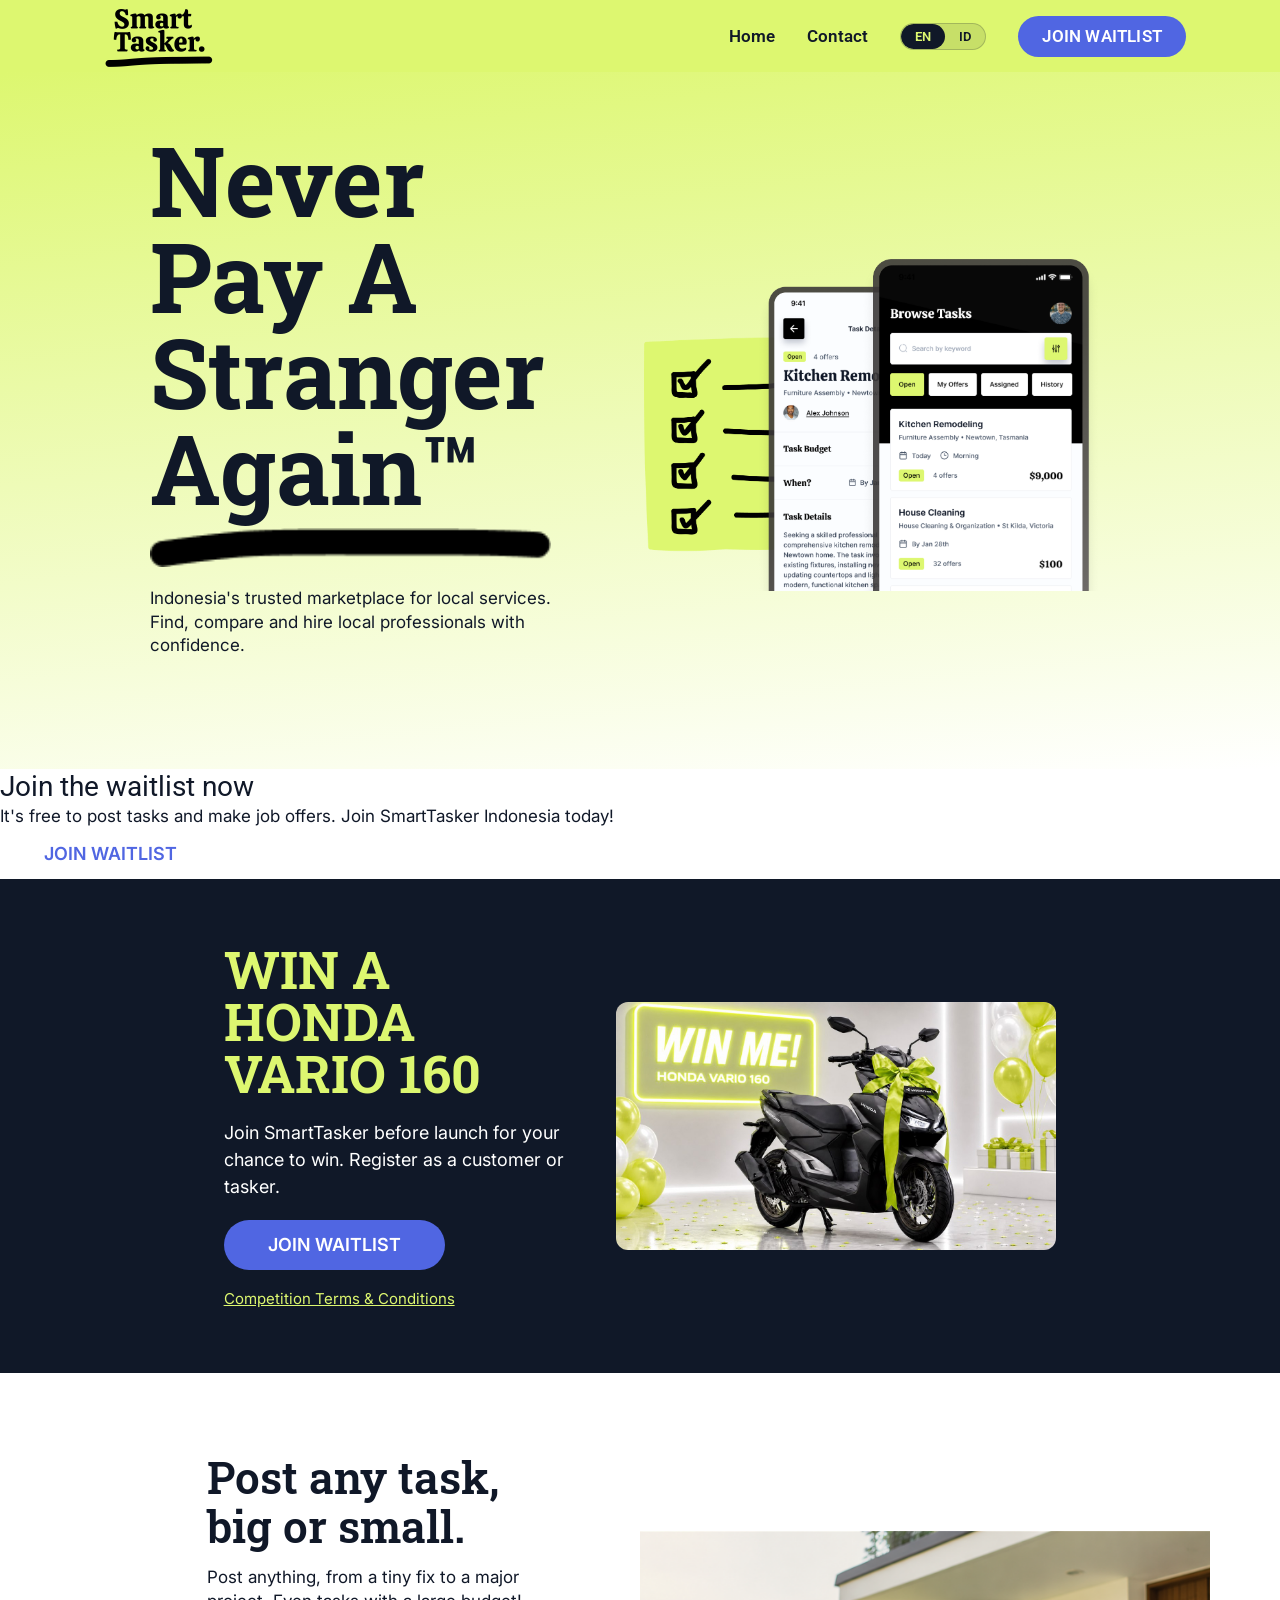
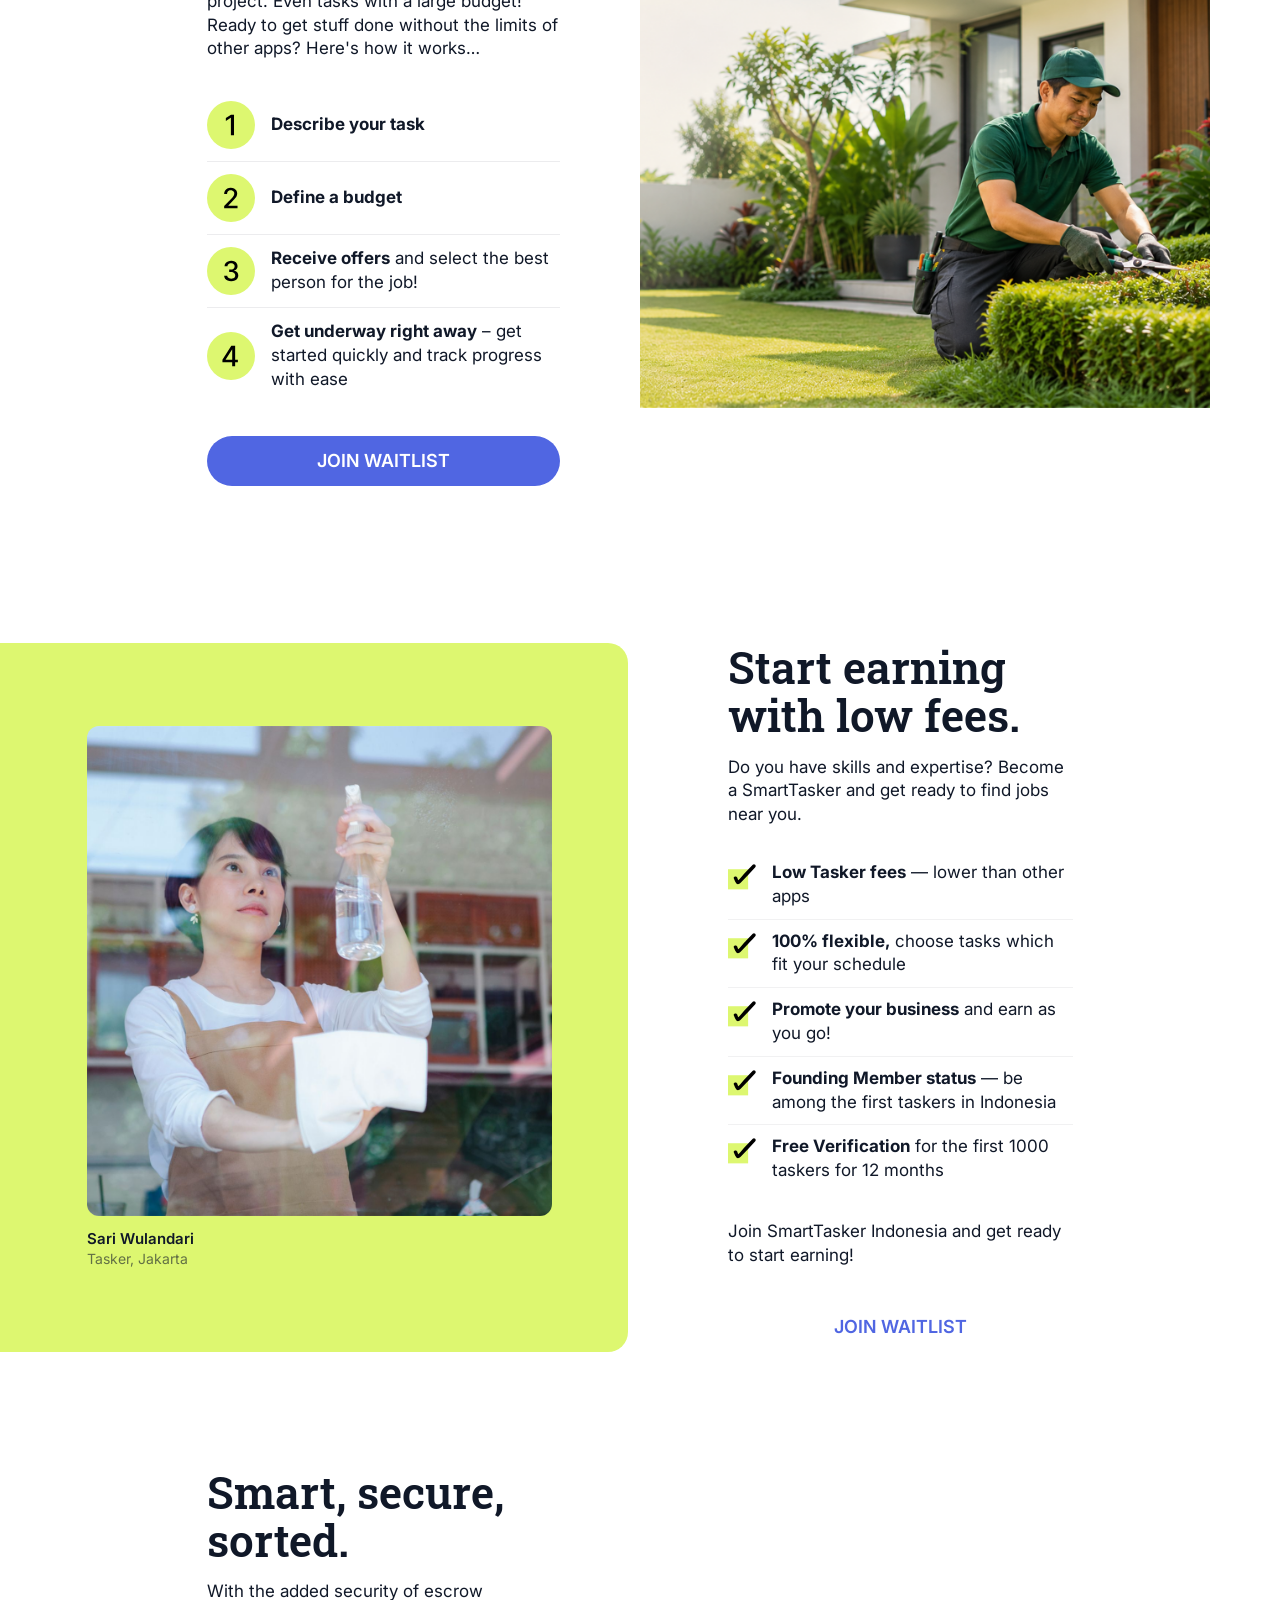
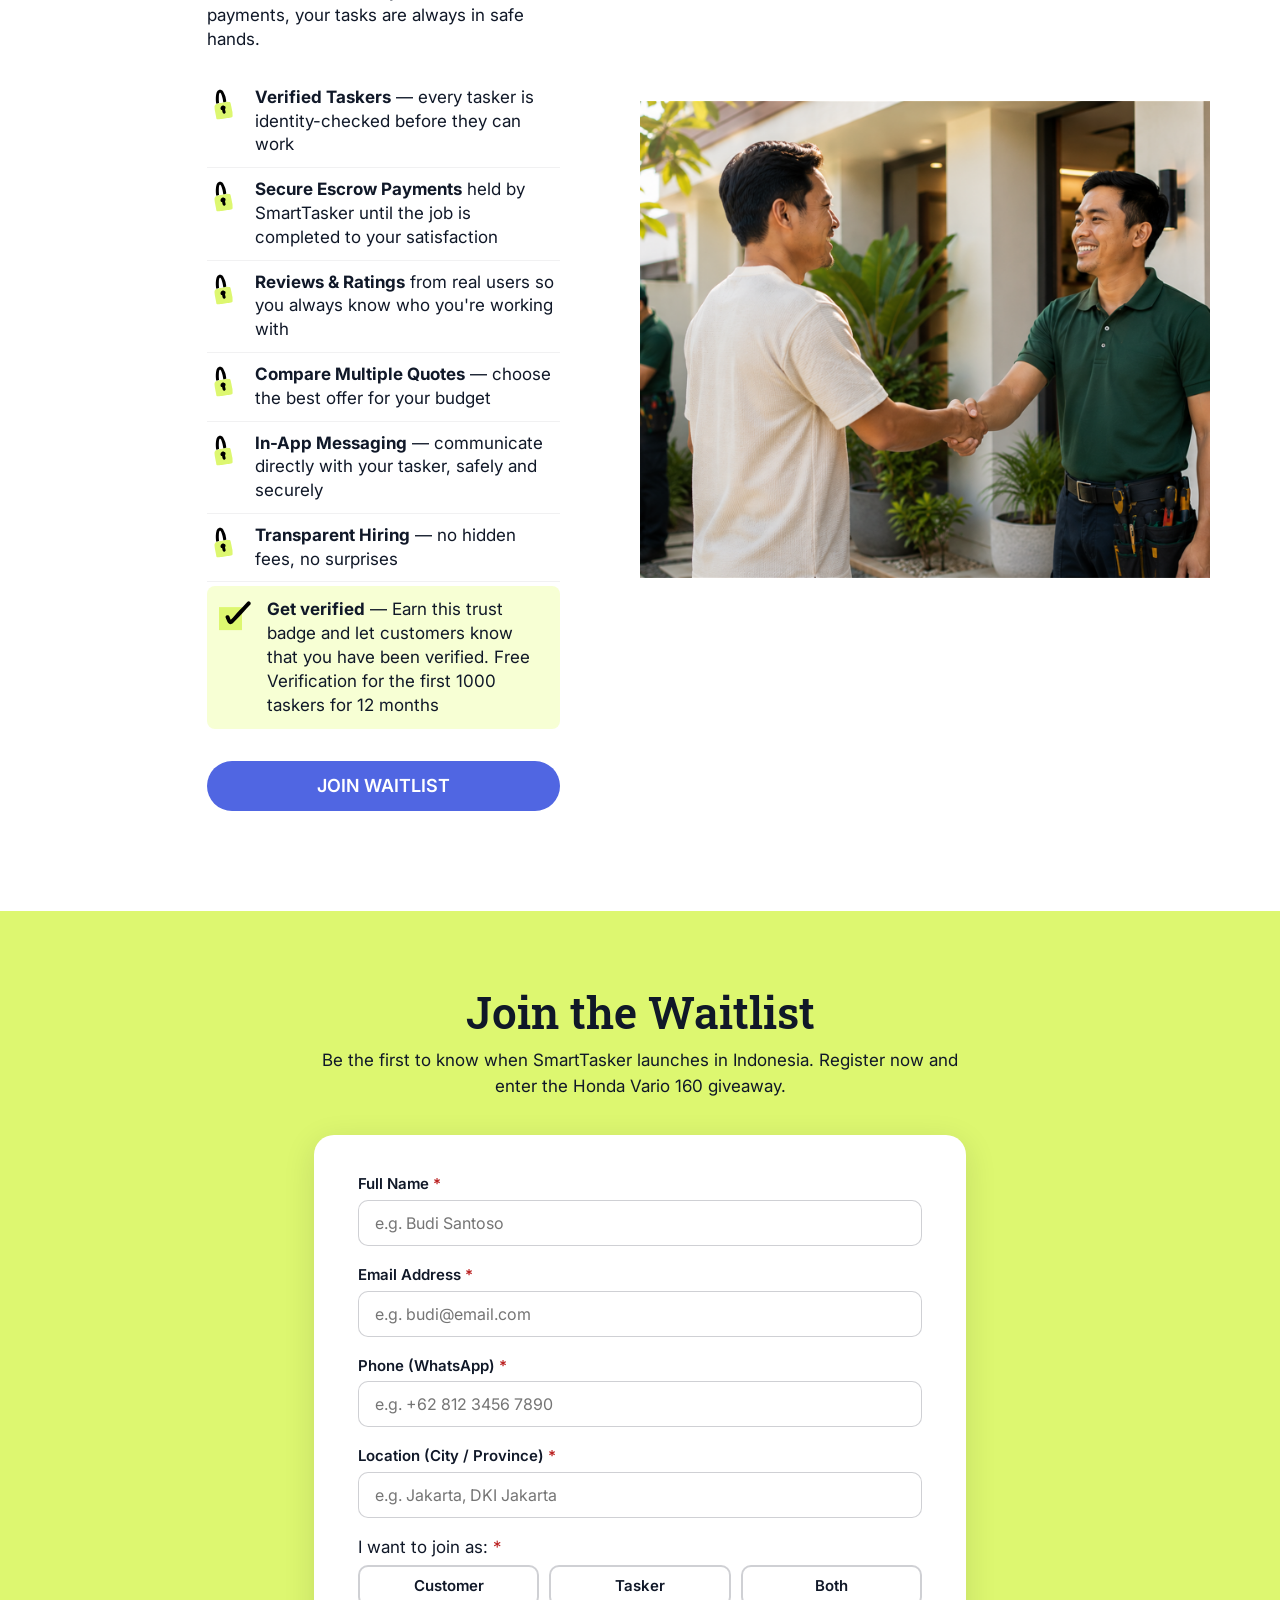
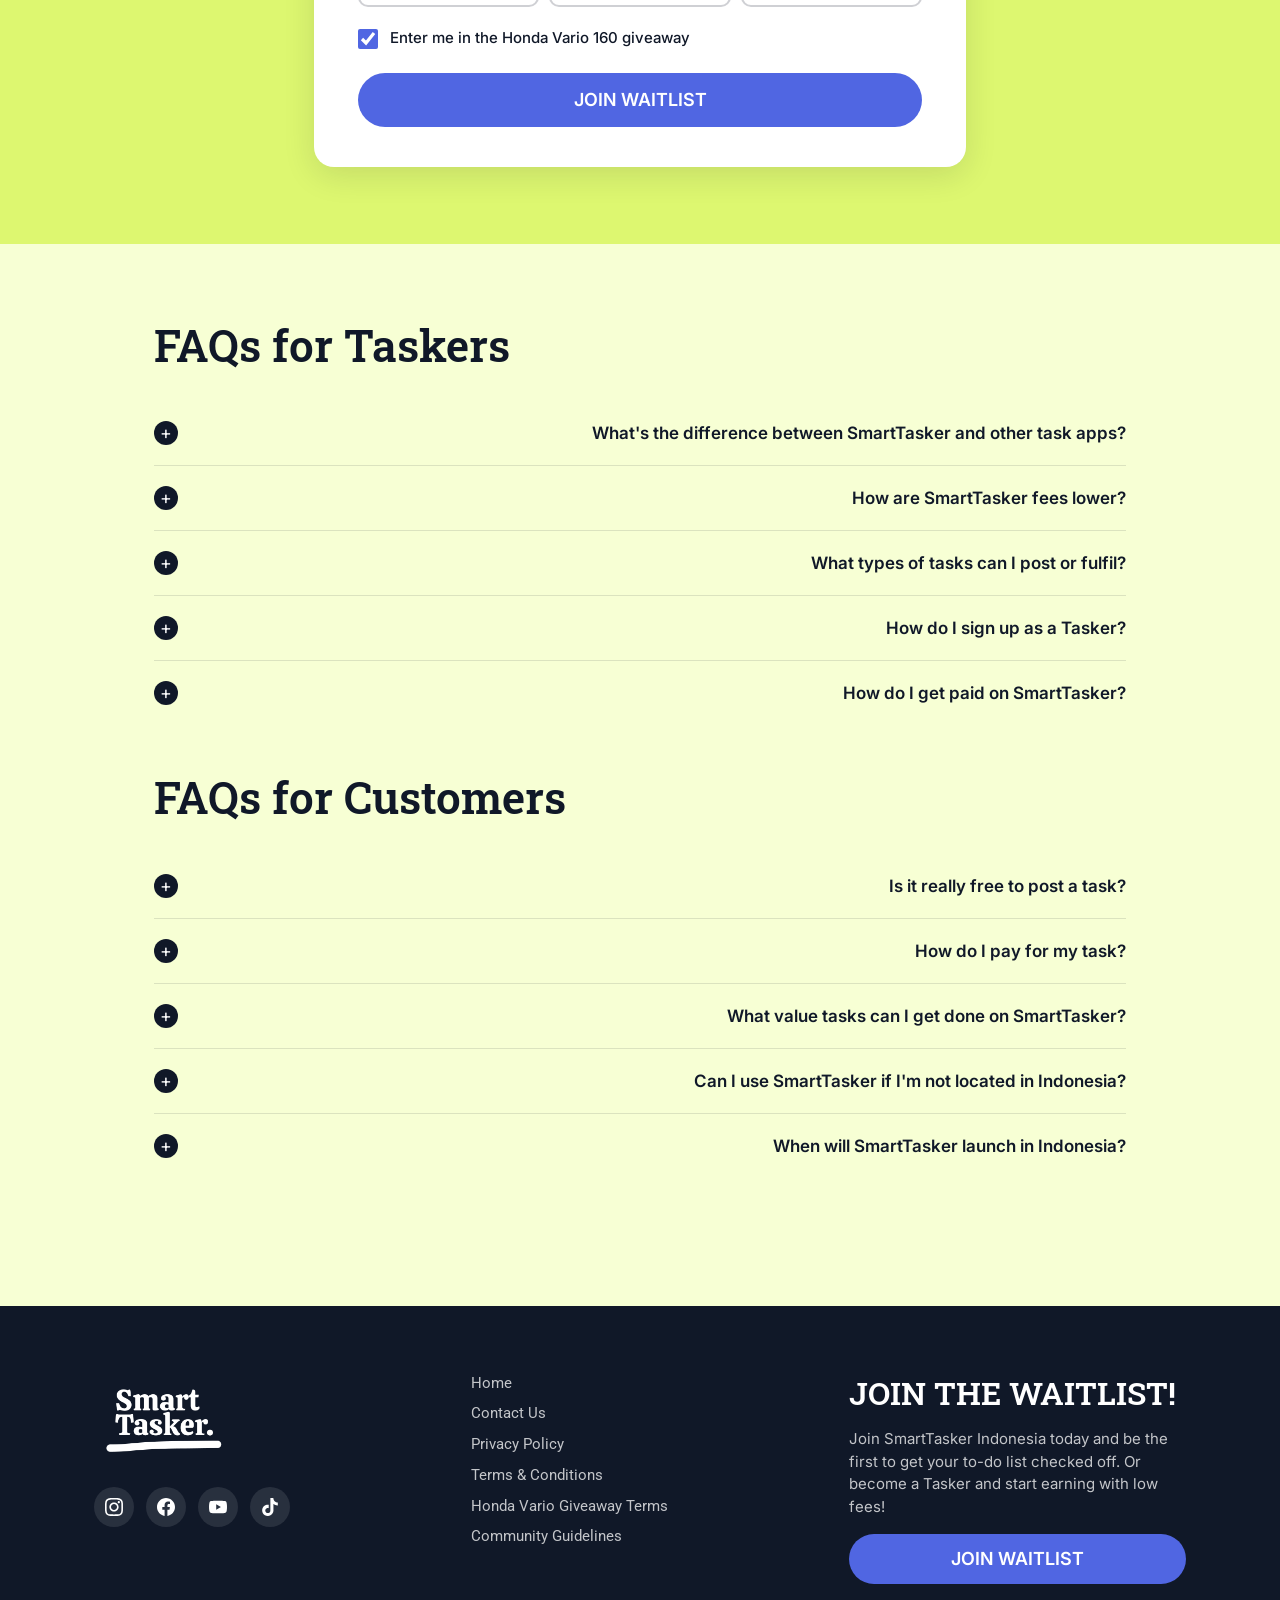
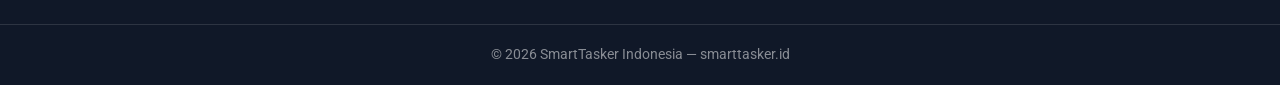
==== commit 7fa697a8: "Header Contact nav links to contact.html instead of mailto Applied to desktop + mobile nav on all si" ====
--- a/index.html
+++ b/index.html
@@ -44,14 +44,14 @@
     "logo": "https://smarttasker.id/assets/images/logo.png",
     "contactPoint": {
       "@type": "ContactPoint",
-      "email": "support@smarttasker.id",
+      "email": "supportindonesia@smarttasker.au",
       "contactType": "customer support"
     },
     "sameAs": [
-      "https://www.instagram.com/getsmarttasker",
-      "https://www.facebook.com/getsmarttasker",
-      "https://www.youtube.com/@GetSmartTasker",
-      "https://www.tiktok.com/@getsmarttasker"
+      "https://www.instagram.com/smarttaskerindonesia",
+      "https://www.facebook.com/share/18EG9h3VkW/",
+      "https://www.youtube.com/channel/UCYdR3G7Tgax2Kw0kMeDpnRA",
+      "https://www.tiktok.com/@smarttasker.indone"
     ]
   }
   </script>
@@ -127,7 +127,7 @@
       <!-- Desktop nav -->
       <nav class="desktop-nav" aria-label="Main navigation">
         <a href="/" data-i18n="nav.home">Home</a>
-        <a href="mailto:support@smarttasker.id" data-i18n="nav.contact">Contact</a>
+        <a href="contact.html" data-i18n="nav.contact">Contact</a>
 
         <!-- Language toggle -->
         <div class="lang-toggle" role="group" aria-label="Language selector">
@@ -150,12 +150,12 @@
     <!-- Mobile nav drawer -->
     <nav class="mobile-nav" id="mobile-nav" aria-label="Mobile navigation">
       <a href="/" data-i18n="nav.home">Home</a>
-      <a href="mailto:support@smarttasker.id" data-i18n="nav.contact">Contact</a>
+      <a href="contact.html" data-i18n="nav.contact">Contact</a>
       <div class="lang-toggle" role="group" aria-label="Language selector">
         <button class="lang-btn active" data-lang="en">EN</button>
         <button class="lang-btn" data-lang="id">ID</button>
       </div>
-      <a href="#waitlist" class="btn btn-accent" data-i18n="header.cta" data-cta="mobile-header">JOIN WAITLIST</a>
+      <a href="#waitlist" class="btn btn-dark" data-i18n="header.cta" data-cta="mobile-header">JOIN WAITLIST</a>
     </nav>
   </header>
 
@@ -177,14 +177,6 @@
           <p data-i18n="hero.subline2">Find, compare and hire local professionals with confidence.</p>
         </div>
 
-        <!-- Waitlist card — adapts the original download card (#5066E2 / border-radius 16px).
-             App Store / Google Play badges REMOVED per change-requests.md #2/#3:
-             one single button for "Join the waitlist" only. -->
-        <div class="download-card">
-          <h3 data-i18n="hero.card.h3">Join the waitlist now</h3>
-          <p data-i18n="hero.card.body">It's free to post tasks and make job offers. Join SmartTasker Indonesia today!</p>
-          <a href="#waitlist" class="btn btn-light" data-i18n="hero.cta" data-cta="hero-card">JOIN WAITLIST</a>
-        </div>
       </div>
 
       <!-- Right: app screenshot (keep original per spec) -->
@@ -192,6 +184,22 @@
         <img src="assets/images/hero-image.png" alt="SmartTasker app — find and hire local professionals in Indonesia" width="720">
       </div>
 
+    </div>
+  </section>
+
+
+  <!-- ══════════════════════════════════════════════════════════
+       HERO CTA BAND — full-width blue band below hero
+       ══════════════════════════════════════════════════════════ -->
+  <section class="hero-band" aria-label="Join the waitlist">
+    <div class="hero-band__inner">
+      <div class="hero-band__text">
+        <h3 data-i18n="hero.card.h3">Join the waitlist now</h3>
+        <p data-i18n="hero.card.body">It's free to post tasks and make job offers. Join SmartTasker Indonesia today!</p>
+      </div>
+      <div class="hero-band__cta">
+        <a href="#waitlist" class="btn btn-light" data-i18n="hero.cta" data-cta="hero-card">JOIN WAITLIST</a>
+      </div>
     </div>
   </section>
 
@@ -319,7 +327,7 @@
 
         <p class="earn__closing" data-i18n="earn.closing">Join SmartTasker Indonesia and get ready to start earning!</p>
 
-        <a href="#waitlist" class="btn btn-accent" data-i18n="earn.cta" data-cta="earn">JOIN WAITLIST</a>
+        <a href="#waitlist" class="btn btn-dark" data-i18n="earn.cta" data-cta="earn">JOIN WAITLIST</a>
       </div>
 
     </div>
@@ -327,53 +335,7 @@
 
 
   <!-- ══════════════════════════════════════════════════════════
-       SECTION 5 — PROMOTE YOUR BUSINESS
-       Per change-requests.md table row #5: retain structure,
-       Indonesian service provider imagery, localised copy.
-       ══════════════════════════════════════════════════════════ -->
-  <section class="promote" aria-label="Promote your business">
-    <div class="promote-inner">
-
-      <!-- Left: text + features -->
-      <div class="promote__text">
-        <h2 data-i18n="promote.h2">Promote your business.</h2>
-        <p class="promote__body" data-i18n="promote.body">SmartTasker gives Indonesian service providers the tools to grow their business, build their reputation and reach more customers.</p>
-
-        <ul class="benefit-list" aria-label="Business promotion benefits">
-          <li class="benefit-item">
-            <img src="assets/images/tick-icon.svg" alt="" role="presentation" width="28" height="28">
-            <p><strong data-i18n="promote.bullet1.bold">Build your profile</strong><span data-i18n="promote.bullet1.rest"> and showcase your skills to thousands of customers</span></p>
-          </li>
-          <li class="benefit-item">
-            <img src="assets/images/tick-icon.svg" alt="" role="presentation" width="28" height="28">
-            <p><strong data-i18n="promote.bullet2.bold">Collect real reviews</strong><span data-i18n="promote.bullet2.rest"> that help you win more work</span></p>
-          </li>
-          <li class="benefit-item">
-            <img src="assets/images/tick-icon.svg" alt="" role="presentation" width="28" height="28">
-            <p><strong data-i18n="promote.bullet3.bold">Get verified</strong><span data-i18n="promote.bullet3.rest"> and earn the SmartTasker trust badge</span></p>
-          </li>
-          <li class="benefit-item">
-            <img src="assets/images/tick-icon.svg" alt="" role="presentation" width="28" height="28">
-            <p><strong data-i18n="promote.bullet4.bold">Grow your income</strong><span data-i18n="promote.bullet4.rest"> with a steady stream of local jobs near you</span></p>
-          </li>
-        </ul>
-
-        <a href="#waitlist" class="btn btn-accent" data-i18n="promote.cta" data-cta="promote">JOIN WAITLIST</a>
-      </div>
-
-      <!-- Right: service provider imagery
-           NOTE: Interim stock photo — replace with client photography.
-           See IMAGE-SWAP-LIST.md -->
-      <div class="promote__image" role="img" aria-label="Indonesian service provider promoting their business on SmartTasker">
-        <img src="assets/images/promote-image.png" alt="Promote your business on SmartTasker Indonesia" loading="lazy">
-      </div>
-
-    </div>
-  </section>
-
-
-  <!-- ══════════════════════════════════════════════════════════
-       SECTION 6 — SMART, SECURE, SORTED
+       SECTION 5 — SMART, SECURE, SORTED
        "Staged milestone payments" DELETED per change-requests.md #7.
        Launch features only; "Get verified" added per change-requests.md #9.
        7-item list is an approved deviation from the 3-item spec reference.
@@ -423,7 +385,8 @@
         <a href="#waitlist" class="btn btn-accent" data-i18n="secure.cta" data-cta="secure">JOIN WAITLIST</a>
       </div>
 
-      <!-- Right: client-supplied customer/tasker handshake image -->
+      <!-- Right: indonesian-gardener.png (lawn-trimmer) per client; NOTE: currently same image as Promote section.
+           Handshake + hedge-gardener versions backed up in originals/ -->
       <div class="secure__image" role="img" aria-label="Smart, secure, sorted — SmartTasker app">
         <img src="assets/images/secure-image.png" alt="Smart secure sorted — SmartTasker Indonesia" loading="lazy">
       </div>
@@ -457,6 +420,12 @@
 
           <!-- Hidden: language preference (auto-filled from toggle state) -->
           <input type="hidden" name="language" id="field-language" value="en">
+
+          <!-- Honeypot: invisible to humans, bots auto-fill it; non-empty value = spam -->
+          <div style="position:absolute; left:-9999px; top:-9999px;" aria-hidden="true">
+            <label for="field-website">Website</label>
+            <input type="text" id="field-website" name="website" tabindex="-1" autocomplete="off">
+          </div>
 
           <!-- Full name -->
           <div class="form-group">
@@ -548,8 +517,8 @@
 
       <li class="faq-item" role="listitem">
         <button class="faq-question" aria-expanded="false">
+          <span class="faq-icon" aria-hidden="true">+</span>
           <span data-i18n="faq.q1">What's the difference between SmartTasker and other task apps?</span>
-          <span class="faq-icon" aria-hidden="true">+</span>
         </button>
         <div class="faq-answer">
           <div class="faq-answer-inner">
@@ -560,8 +529,8 @@
 
       <li class="faq-item" role="listitem">
         <button class="faq-question" aria-expanded="false">
+          <span class="faq-icon" aria-hidden="true">+</span>
           <span data-i18n="faq.q2">How are SmartTasker fees lower?</span>
-          <span class="faq-icon" aria-hidden="true">+</span>
         </button>
         <div class="faq-answer">
           <div class="faq-answer-inner">
@@ -572,8 +541,8 @@
 
       <li class="faq-item" role="listitem">
         <button class="faq-question" aria-expanded="false">
+          <span class="faq-icon" aria-hidden="true">+</span>
           <span data-i18n="faq.q3">What types of tasks can I post or fulfil?</span>
-          <span class="faq-icon" aria-hidden="true">+</span>
         </button>
         <div class="faq-answer">
           <div class="faq-answer-inner">
@@ -584,8 +553,8 @@
 
       <li class="faq-item" role="listitem">
         <button class="faq-question" aria-expanded="false">
+          <span class="faq-icon" aria-hidden="true">+</span>
           <span data-i18n="faq.q4">How do I sign up as a Tasker?</span>
-          <span class="faq-icon" aria-hidden="true">+</span>
         </button>
         <div class="faq-answer">
           <div class="faq-answer-inner">
@@ -596,8 +565,8 @@
 
       <li class="faq-item" role="listitem">
         <button class="faq-question" aria-expanded="false">
+          <span class="faq-icon" aria-hidden="true">+</span>
           <span data-i18n="faq.q5">How do I get paid on SmartTasker?</span>
-          <span class="faq-icon" aria-hidden="true">+</span>
         </button>
         <div class="faq-answer">
           <div class="faq-answer-inner">
@@ -618,8 +587,8 @@
 
       <li class="faq-item" role="listitem">
         <button class="faq-question" aria-expanded="false">
+          <span class="faq-icon" aria-hidden="true">+</span>
           <span data-i18n="faq.q6">Is it really free to post a task?</span>
-          <span class="faq-icon" aria-hidden="true">+</span>
         </button>
         <div class="faq-answer">
           <div class="faq-answer-inner">
@@ -630,8 +599,8 @@
 
       <li class="faq-item" role="listitem">
         <button class="faq-question" aria-expanded="false">
+          <span class="faq-icon" aria-hidden="true">+</span>
           <span data-i18n="faq.q7">How do I pay for my task?</span>
-          <span class="faq-icon" aria-hidden="true">+</span>
         </button>
         <div class="faq-answer">
           <div class="faq-answer-inner">
@@ -642,8 +611,8 @@
 
       <li class="faq-item" role="listitem">
         <button class="faq-question" aria-expanded="false">
+          <span class="faq-icon" aria-hidden="true">+</span>
           <span data-i18n="faq.q8">What value tasks can I get done on SmartTasker?</span>
-          <span class="faq-icon" aria-hidden="true">+</span>
         </button>
         <div class="faq-answer">
           <div class="faq-answer-inner">
@@ -654,8 +623,8 @@
 
       <li class="faq-item" role="listitem">
         <button class="faq-question" aria-expanded="false">
+          <span class="faq-icon" aria-hidden="true">+</span>
           <span data-i18n="faq.q9">Can I use SmartTasker if I'm not located in Indonesia?</span>
-          <span class="faq-icon" aria-hidden="true">+</span>
         </button>
         <div class="faq-answer">
           <div class="faq-answer-inner">
@@ -666,8 +635,8 @@
 
       <li class="faq-item" role="listitem">
         <button class="faq-question" aria-expanded="false">
+          <span class="faq-icon" aria-hidden="true">+</span>
           <span data-i18n="faq.q10">When will SmartTasker launch in Indonesia?</span>
-          <span class="faq-icon" aria-hidden="true">+</span>
         </button>
         <div class="faq-answer">
           <div class="faq-answer-inner">
@@ -677,17 +646,6 @@
       </li>
 
     </ul>
-  </section>
-
-
-  <!-- ══════════════════════════════════════════════════════════
-       SECTION 8 — FINAL CTA
-       App Store / Google Play links REMOVED per change-requests.md #3/#11
-       ══════════════════════════════════════════════════════════ -->
-  <section class="final-cta" aria-label="Join the SmartTasker waitlist">
-    <h2 data-i18n="finalcta.h2">Ready to get started?</h2>
-    <p data-i18n="finalcta.body">Join the SmartTasker waitlist today and be the first to know when we launch in Indonesia. Or become a Tasker and start earning with low fees!</p>
-    <a href="#waitlist" class="btn btn-accent" data-i18n="finalcta.cta" data-cta="final-cta">JOIN WAITLIST</a>
   </section>
 
 
@@ -700,34 +658,34 @@
       <!-- Column 1: Logo + social icons -->
       <div class="footer-col footer-col--brand">
         <a href="/" class="footer-logo" aria-label="SmartTasker Indonesia — Home">
-          <img src="assets/images/logo-stacked-no-padding.png" alt="SmartTasker Indonesia" width="140" loading="lazy">
+          <img src="assets/images/logo.png" alt="SmartTasker Indonesia" width="140" loading="lazy">
         </a>
 
         <nav class="social-icons" aria-label="SmartTasker social media">
 
           <!-- Instagram -->
-          <a href="https://www.instagram.com/getsmarttasker" class="social-icon" target="_blank" rel="noopener noreferrer" aria-label="SmartTasker on Instagram">
+          <a href="https://www.instagram.com/smarttaskerindonesia" class="social-icon" target="_blank" rel="noopener noreferrer" aria-label="SmartTasker on Instagram">
             <svg viewBox="0 0 24 24" xmlns="http://www.w3.org/2000/svg" aria-hidden="true" focusable="false">
               <path d="M12 2.163c3.204 0 3.584.012 4.85.07 3.252.148 4.771 1.691 4.919 4.919.058 1.265.069 1.645.069 4.849 0 3.205-.012 3.584-.069 4.849-.149 3.225-1.664 4.771-4.919 4.919-1.266.058-1.644.07-4.85.07-3.204 0-3.584-.012-4.849-.07-3.26-.149-4.771-1.699-4.919-4.92-.058-1.265-.07-1.644-.07-4.849 0-3.204.013-3.583.07-4.849.149-3.227 1.664-4.771 4.919-4.919 1.266-.057 1.645-.069 4.849-.069zm0-2.163c-3.259 0-3.667.014-4.947.072-4.358.2-6.78 2.618-6.98 6.98-.059 1.281-.073 1.689-.073 4.948 0 3.259.014 3.668.072 4.948.2 4.358 2.618 6.78 6.98 6.98 1.281.058 1.689.072 4.948.072 3.259 0 3.668-.014 4.948-.072 4.354-.2 6.782-2.618 6.979-6.98.059-1.28.073-1.689.073-4.948 0-3.259-.014-3.667-.072-4.947-.196-4.354-2.617-6.78-6.979-6.98-1.281-.059-1.69-.073-4.949-.073zm0 5.838c-3.403 0-6.162 2.759-6.162 6.162s2.759 6.163 6.162 6.163 6.162-2.759 6.162-6.163c0-3.403-2.759-6.162-6.162-6.162zm0 10.162c-2.209 0-4-1.79-4-4 0-2.209 1.791-4 4-4s4 1.791 4 4c0 2.21-1.791 4-4 4zm6.406-11.845c-.796 0-1.441.645-1.441 1.44s.645 1.44 1.441 1.44c.795 0 1.439-.645 1.439-1.44s-.644-1.44-1.439-1.44z"/>
             </svg>
           </a>
 
           <!-- Facebook -->
-          <a href="https://www.facebook.com/getsmarttasker" class="social-icon" target="_blank" rel="noopener noreferrer" aria-label="SmartTasker on Facebook">
+          <a href="https://www.facebook.com/share/18EG9h3VkW/" class="social-icon" target="_blank" rel="noopener noreferrer" aria-label="SmartTasker on Facebook">
             <svg viewBox="0 0 24 24" xmlns="http://www.w3.org/2000/svg" aria-hidden="true" focusable="false">
               <path d="M24 12.073c0-6.627-5.373-12-12-12s-12 5.373-12 12c0 5.99 4.388 10.954 10.125 11.854v-8.385H7.078v-3.47h3.047V9.43c0-3.007 1.792-4.669 4.533-4.669 1.312 0 2.686.235 2.686.235v2.953H15.83c-1.491 0-1.956.925-1.956 1.874v2.25h3.328l-.532 3.47h-2.796v8.385C19.612 23.027 24 18.062 24 12.073z"/>
             </svg>
           </a>
 
           <!-- YouTube -->
-          <a href="https://www.youtube.com/@GetSmartTasker" class="social-icon" target="_blank" rel="noopener noreferrer" aria-label="SmartTasker on YouTube">
+          <a href="https://www.youtube.com/channel/UCYdR3G7Tgax2Kw0kMeDpnRA" class="social-icon" target="_blank" rel="noopener noreferrer" aria-label="SmartTasker on YouTube">
             <svg viewBox="0 0 24 24" xmlns="http://www.w3.org/2000/svg" aria-hidden="true" focusable="false">
               <path d="M23.495 6.205a3.007 3.007 0 0 0-2.088-2.088c-1.87-.501-9.396-.501-9.396-.501s-7.507-.01-9.396.501A3.007 3.007 0 0 0 .527 6.205a31.247 31.247 0 0 0-.522 5.805 31.247 31.247 0 0 0 .522 5.783 3.007 3.007 0 0 0 2.088 2.088c1.868.502 9.396.502 9.396.502s7.506 0 9.396-.502a3.007 3.007 0 0 0 2.088-2.088 31.247 31.247 0 0 0 .5-5.783 31.247 31.247 0 0 0-.5-5.805zM9.609 15.601V8.408l6.264 3.602z"/>
             </svg>
           </a>
 
           <!-- TikTok -->
-          <a href="https://www.tiktok.com/@getsmarttasker" class="social-icon" target="_blank" rel="noopener noreferrer" aria-label="SmartTasker on TikTok">
+          <a href="https://www.tiktok.com/@smarttasker.indone" class="social-icon" target="_blank" rel="noopener noreferrer" aria-label="SmartTasker on TikTok">
             <svg viewBox="0 0 24 24" xmlns="http://www.w3.org/2000/svg" aria-hidden="true" focusable="false">
               <path d="M12.525.02c1.31-.02 2.61-.01 3.91-.02.08 1.53.63 3.09 1.75 4.17 1.12 1.11 2.7 1.62 4.24 1.79v4.03c-1.44-.05-2.89-.35-4.2-.97-.57-.26-1.1-.59-1.62-.93-.01 2.92.01 5.84-.02 8.75-.08 1.4-.54 2.79-1.35 3.94-1.31 1.92-3.58 3.17-5.91 3.21-1.43.08-2.86-.31-4.08-1.03-2.02-1.19-3.44-3.37-3.65-5.71-.02-.5-.03-1-.01-1.49.18-1.9 1.12-3.72 2.58-4.96 1.66-1.44 3.98-2.13 6.15-1.72.02 1.48-.04 2.96-.04 4.44-.99-.32-2.15-.23-3.02.37-.63.41-1.11 1.04-1.36 1.75-.21.51-.15 1.07-.14 1.61.24 1.64 1.82 3.02 3.5 2.87 1.12-.01 2.19-.66 2.77-1.61.19-.33.4-.67.41-1.06.1-1.79.06-3.57.07-5.36.01-4.03-.01-8.05.02-12.07z"/>
             </svg>
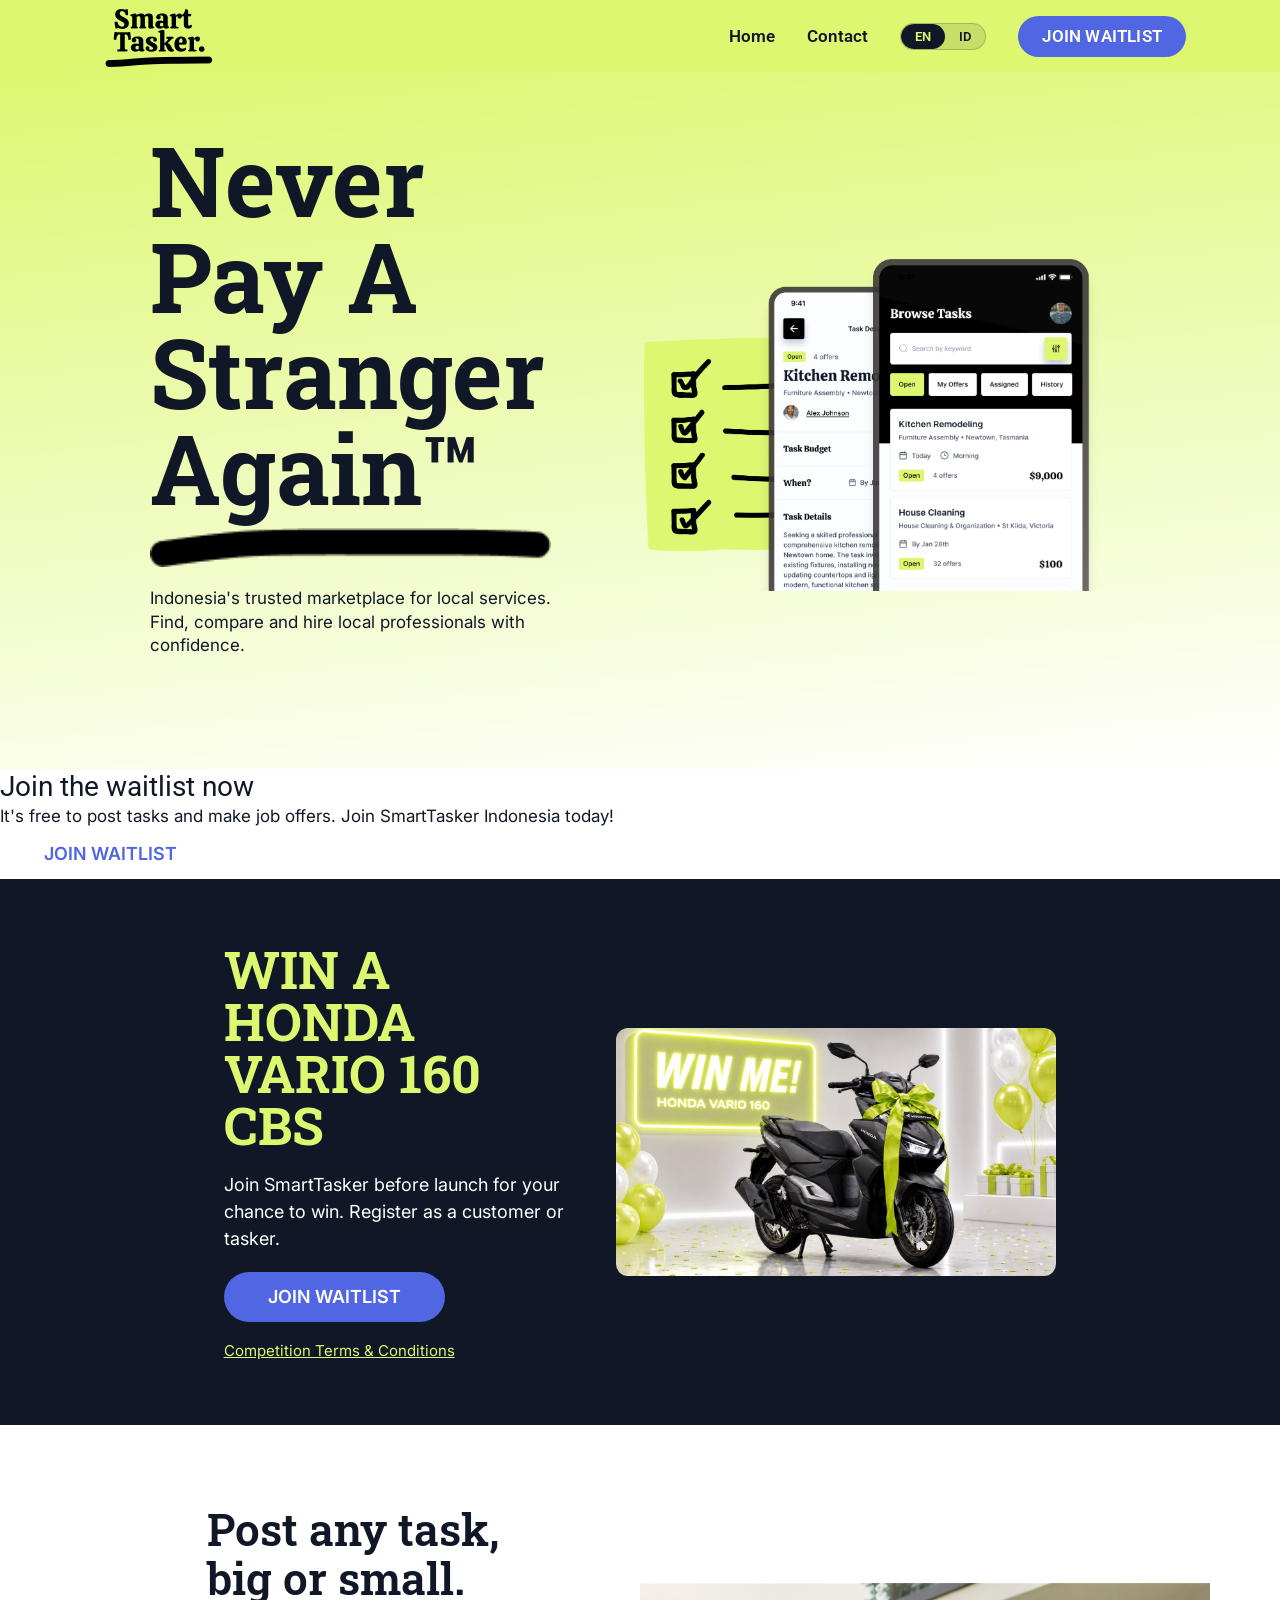
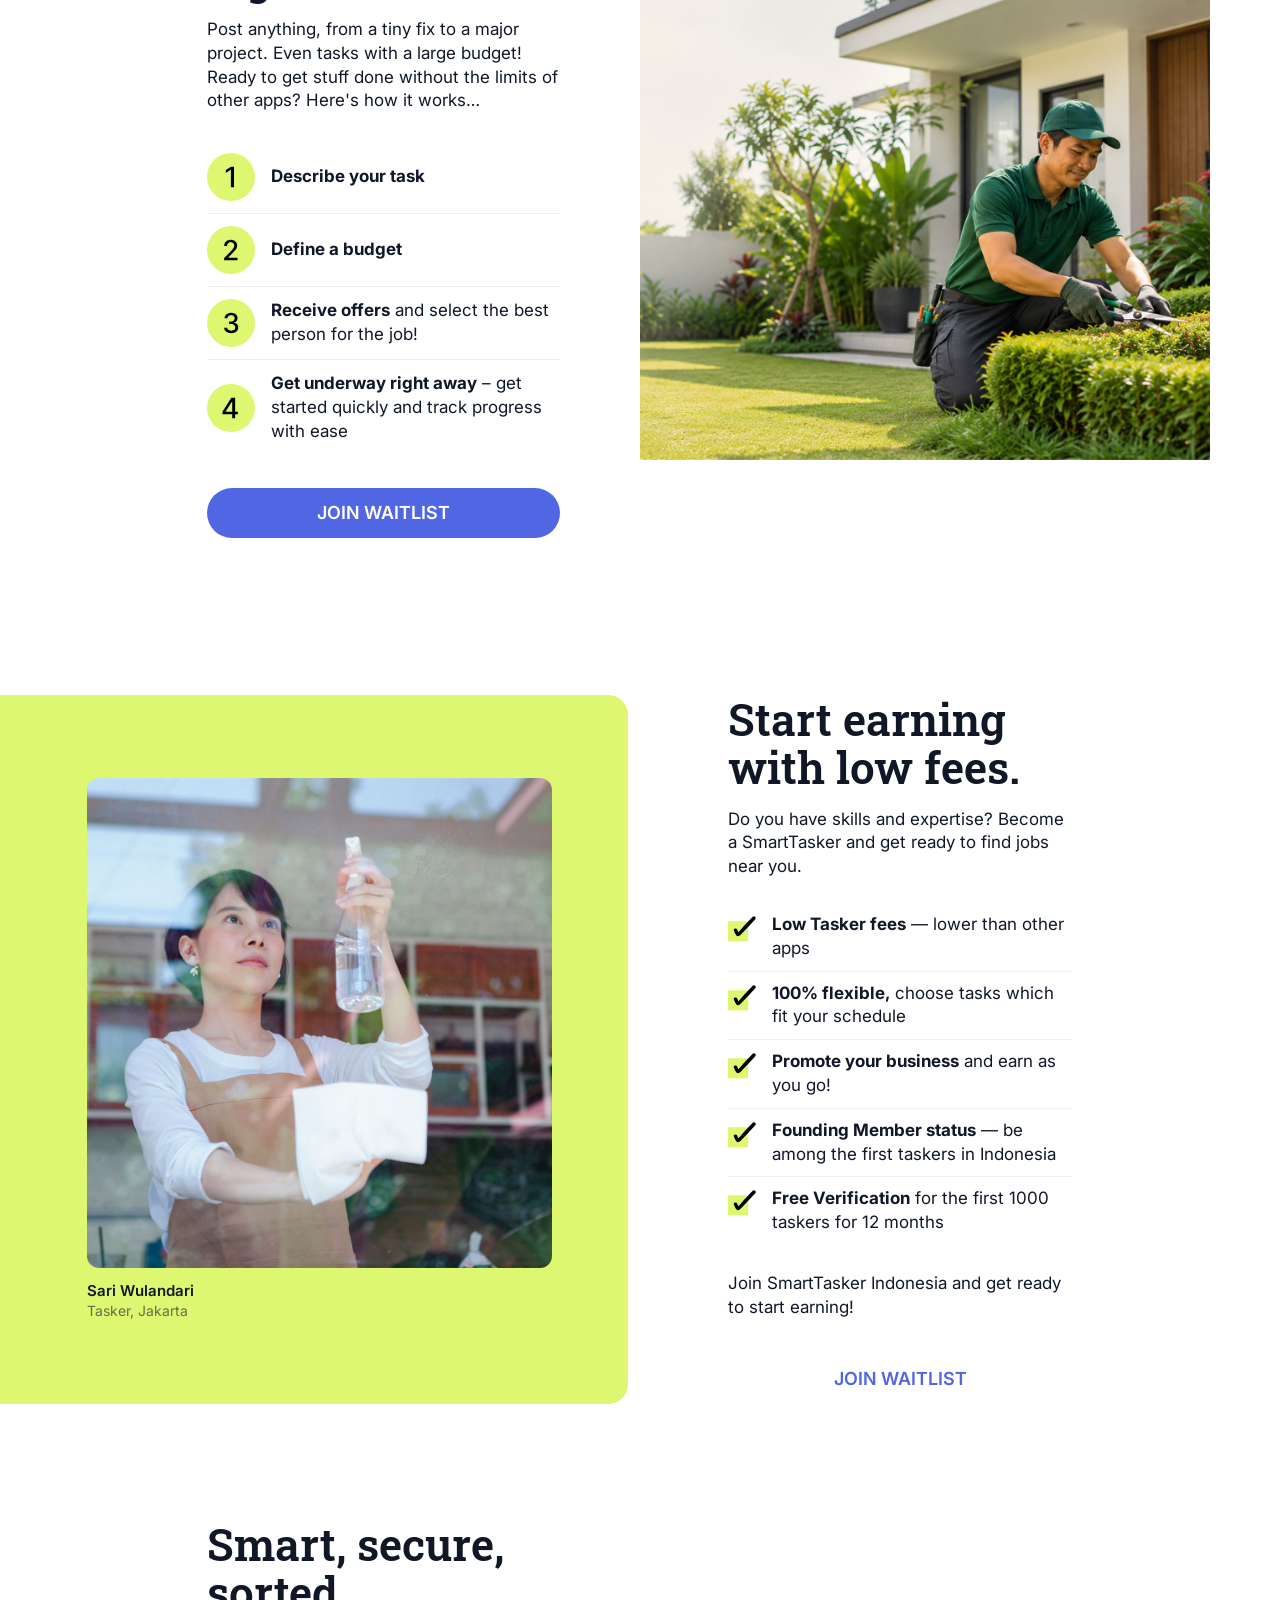
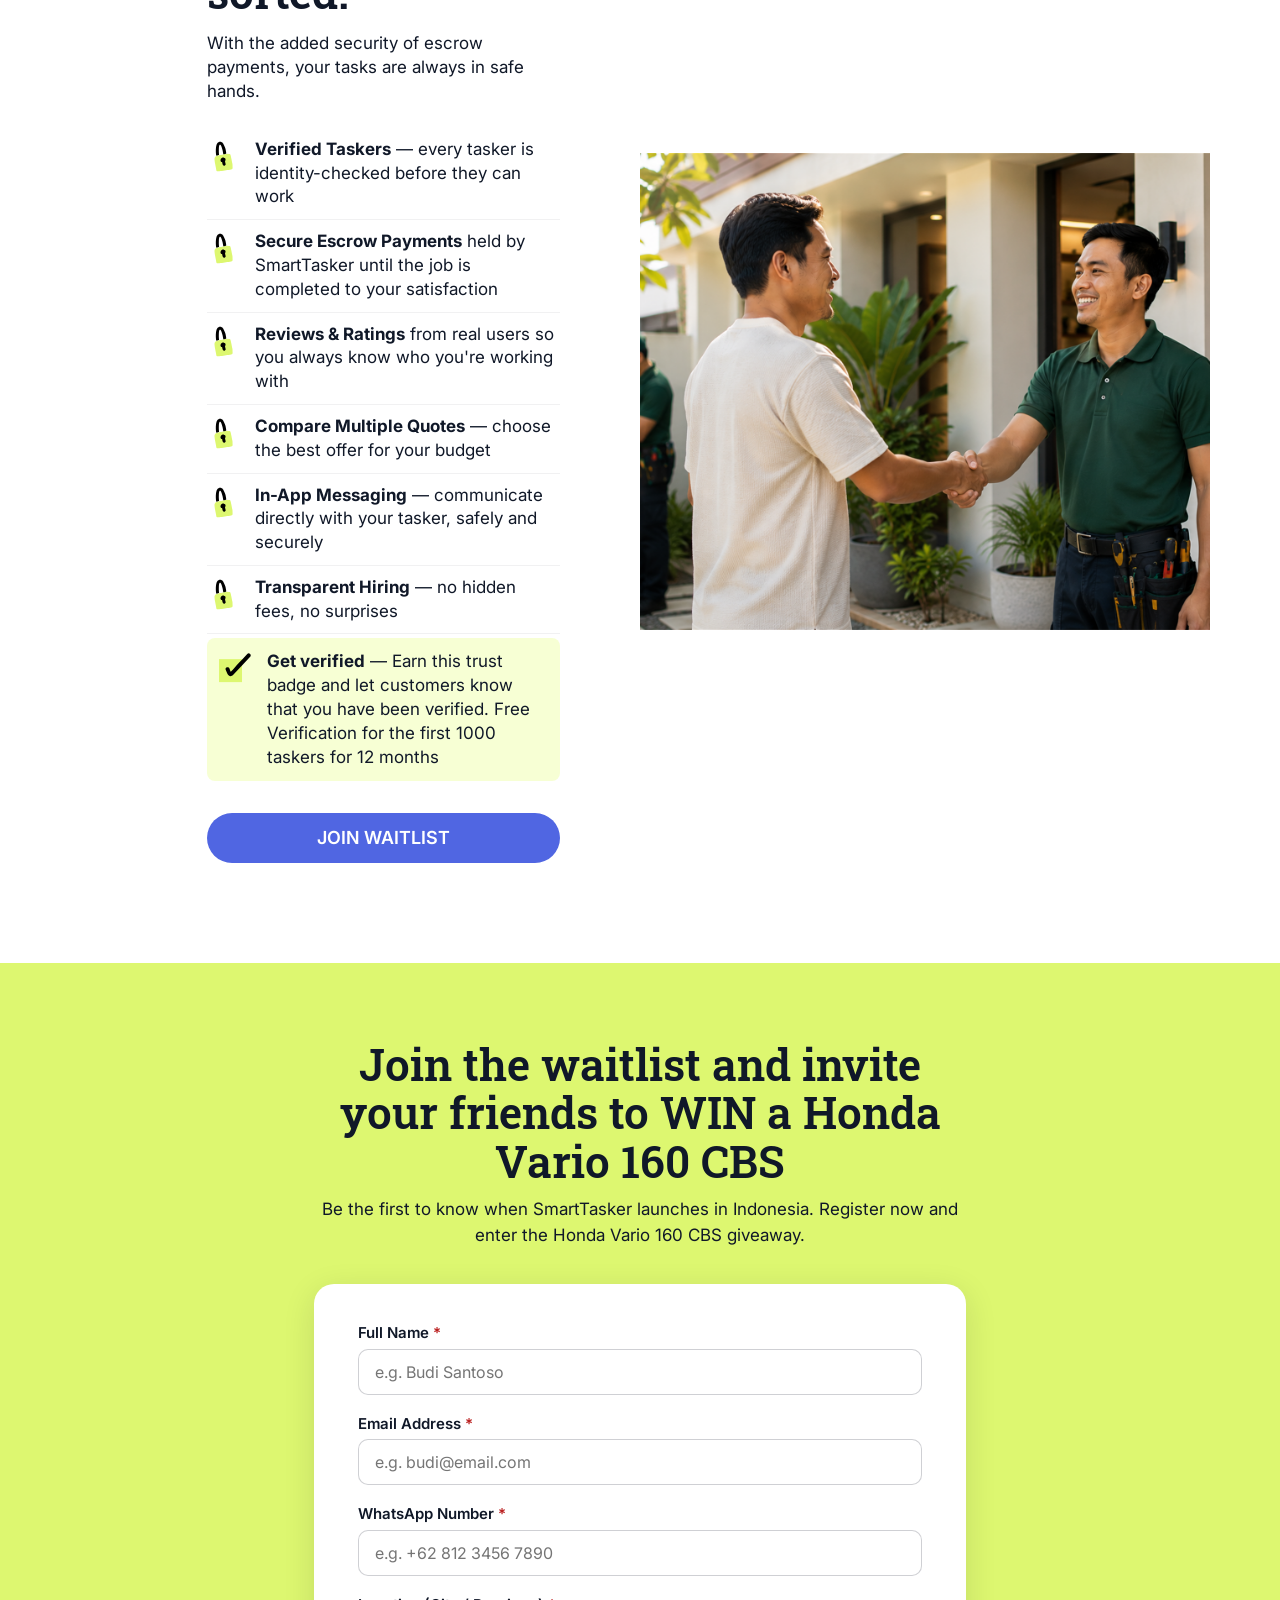
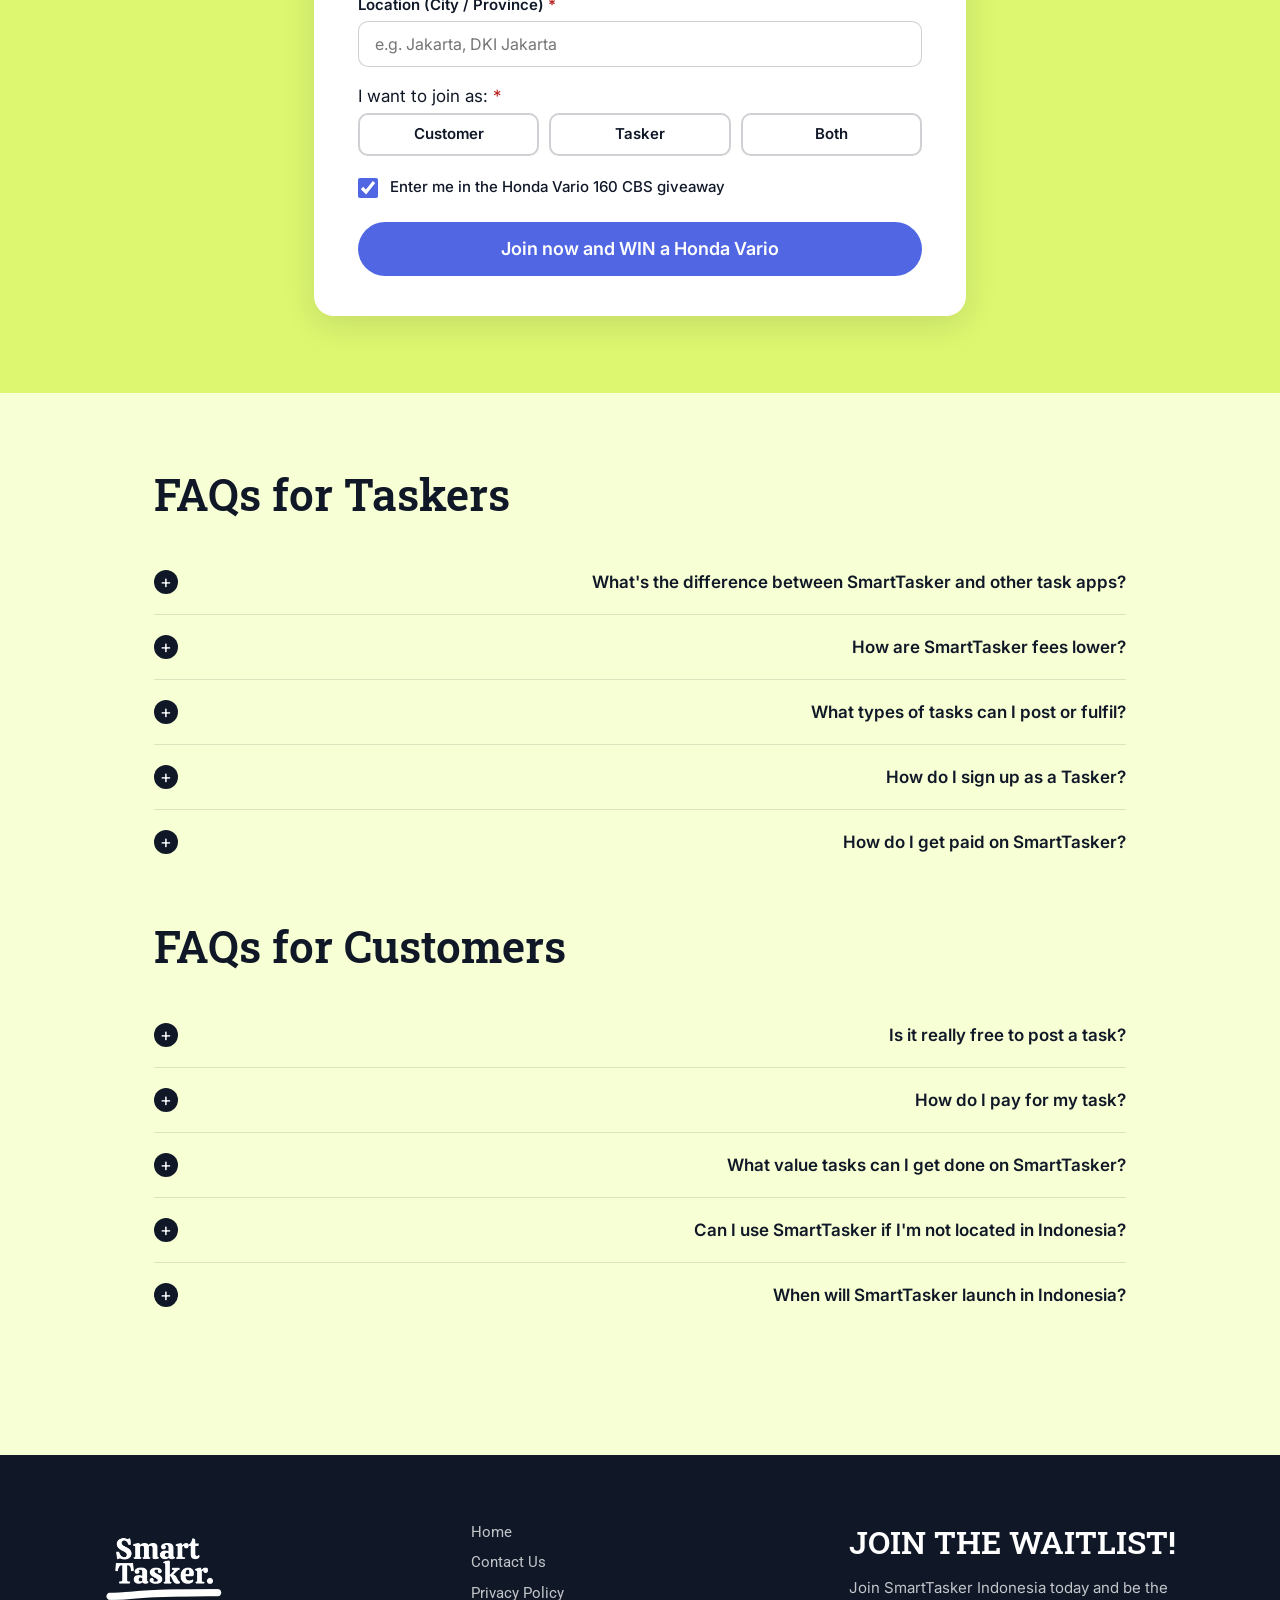
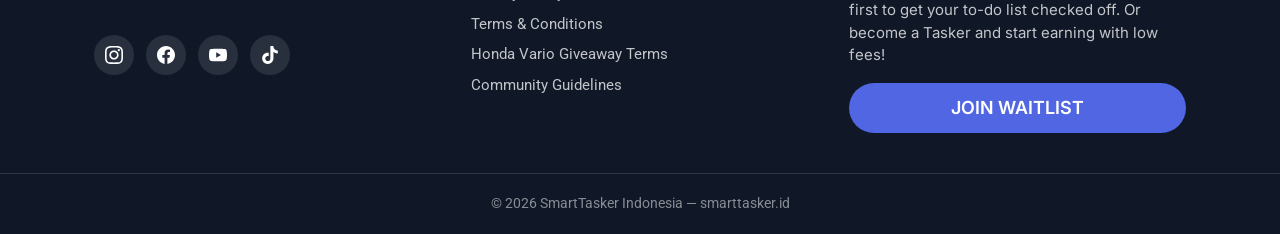
==== commit 6c46ac46: "Copy: waitlist form heading/button/WhatsApp field + 'Honda Vario 160 CBS' sitewide Waitlist heading " ====
--- a/index.html
+++ b/index.html
@@ -6,7 +6,7 @@
 
   <!-- ── Page meta ─────────────────────────────────────────── -->
   <title>SmartTasker Indonesia — Marketplace Layanan Lokal Terpercaya | smarttasker.id</title>
-  <meta name="description" content="Indonesia's trusted marketplace for local services. Find, compare and hire local professionals with confidence. Join the waitlist now and win a Honda Vario 160!">
+  <meta name="description" content="Indonesia's trusted marketplace for local services. Find, compare and hire local professionals with confidence. Join the waitlist now and win a Honda Vario 160 CBS!">
   <link rel="canonical" href="https://smarttasker.id/">
 
   <!-- Open Graph -->
@@ -207,11 +207,11 @@
   <!-- ══════════════════════════════════════════════════════════
        SECTION 2 — HONDA Vario 160 GIVEAWAY (NEW — directly below hero)
        ══════════════════════════════════════════════════════════ -->
-  <section class="giveaway" aria-label="Honda Vario 160 Giveaway">
+  <section class="giveaway" aria-label="Honda Vario 160 CBS Giveaway">
     <div class="giveaway-inner">
 
       <div class="giveaway__content">
-        <h2 data-i18n="giveaway.headline">WIN A HONDA VARIO 160</h2>
+        <h2 data-i18n="giveaway.headline">WIN A HONDA VARIO 160 CBS</h2>
         <p data-i18n="giveaway.sub">Join SmartTasker before launch for your chance to win. Register as a customer or tasker.</p>
 
         <div class="giveaway__cta-group">
@@ -403,8 +403,8 @@
        ══════════════════════════════════════════════════════════ -->
   <section class="waitlist-section" id="waitlist" aria-labelledby="waitlist-heading">
     <div class="waitlist-inner">
-      <h2 id="waitlist-heading" data-i18n="waitlist.h2">Join the Waitlist</h2>
-      <p class="waitlist-sub" data-i18n="waitlist.sub">Be the first to know when SmartTasker launches in Indonesia. Register now and enter the Honda Vario 160 giveaway.</p>
+      <h2 id="waitlist-heading" data-i18n="waitlist.h2">Join the waitlist and invite your friends to WIN a Honda Vario 160 CBS</h2>
+      <p class="waitlist-sub" data-i18n="waitlist.sub">Be the first to know when SmartTasker launches in Indonesia. Register now and enter the Honda Vario 160 CBS giveaway.</p>
 
       <div class="waitlist-card">
 
@@ -441,7 +441,7 @@
 
           <!-- Phone / WhatsApp -->
           <div class="form-group">
-            <label for="field-phone"><span data-i18n="waitlist.field.phone">Phone (WhatsApp)</span> <span aria-hidden="true" style="color:#b91c1c">*</span></label>
+            <label for="field-phone"><span data-i18n="waitlist.field.phone">WhatsApp Number</span> <span aria-hidden="true" style="color:#b91c1c">*</span></label>
             <input type="tel" id="field-phone" name="phone" autocomplete="tel" required placeholder="e.g. +62 812 3456 7890">
           </div>
 
@@ -491,10 +491,10 @@
           <!-- Honda Vario giveaway opt-in (checked by default) -->
           <div class="checkbox-group">
             <input type="checkbox" id="giveaway-check" name="giveaway" checked>
-            <label for="giveaway-check" data-i18n="waitlist.giveaway.check">Enter me in the Honda Vario 160 giveaway</label>
-          </div>
-
-          <button type="submit" class="btn btn-accent form-submit" data-i18n="waitlist.submit" data-cta="waitlist-form">JOIN WAITLIST</button>
+            <label for="giveaway-check" data-i18n="waitlist.giveaway.check">Enter me in the Honda Vario 160 CBS giveaway</label>
+          </div>
+
+          <button type="submit" class="btn btn-accent form-submit" data-i18n="waitlist.submit" data-cta="waitlist-form">Join now and WIN a Honda Vario</button>
 
         </form>
       </div>
@@ -558,7 +558,7 @@
         </button>
         <div class="faq-answer">
           <div class="faq-answer-inner">
-            <p data-i18n-html="faq.a4">SmartTasker is getting ready to launch in Indonesia! Join our waitlist now to get notified when we launch and be in to win a Honda Vario 160!</p>
+            <p data-i18n-html="faq.a4">SmartTasker is getting ready to launch in Indonesia! Join our waitlist now to get notified when we launch and be in to win a Honda Vario 160 CBS!</p>
           </div>
         </div>
       </li>
@@ -640,7 +640,7 @@
         </button>
         <div class="faq-answer">
           <div class="faq-answer-inner">
-            <p data-i18n-html="faq.a10">We are getting ready to launch soon! Join our waitlist to be the first to know about our launch date and to enter the Honda Vario 160 giveaway.</p>
+            <p data-i18n-html="faq.a10">We are getting ready to launch soon! Join our waitlist to be the first to know about our launch date and to enter the Honda Vario 160 CBS giveaway.</p>
           </div>
         </div>
       </li>
